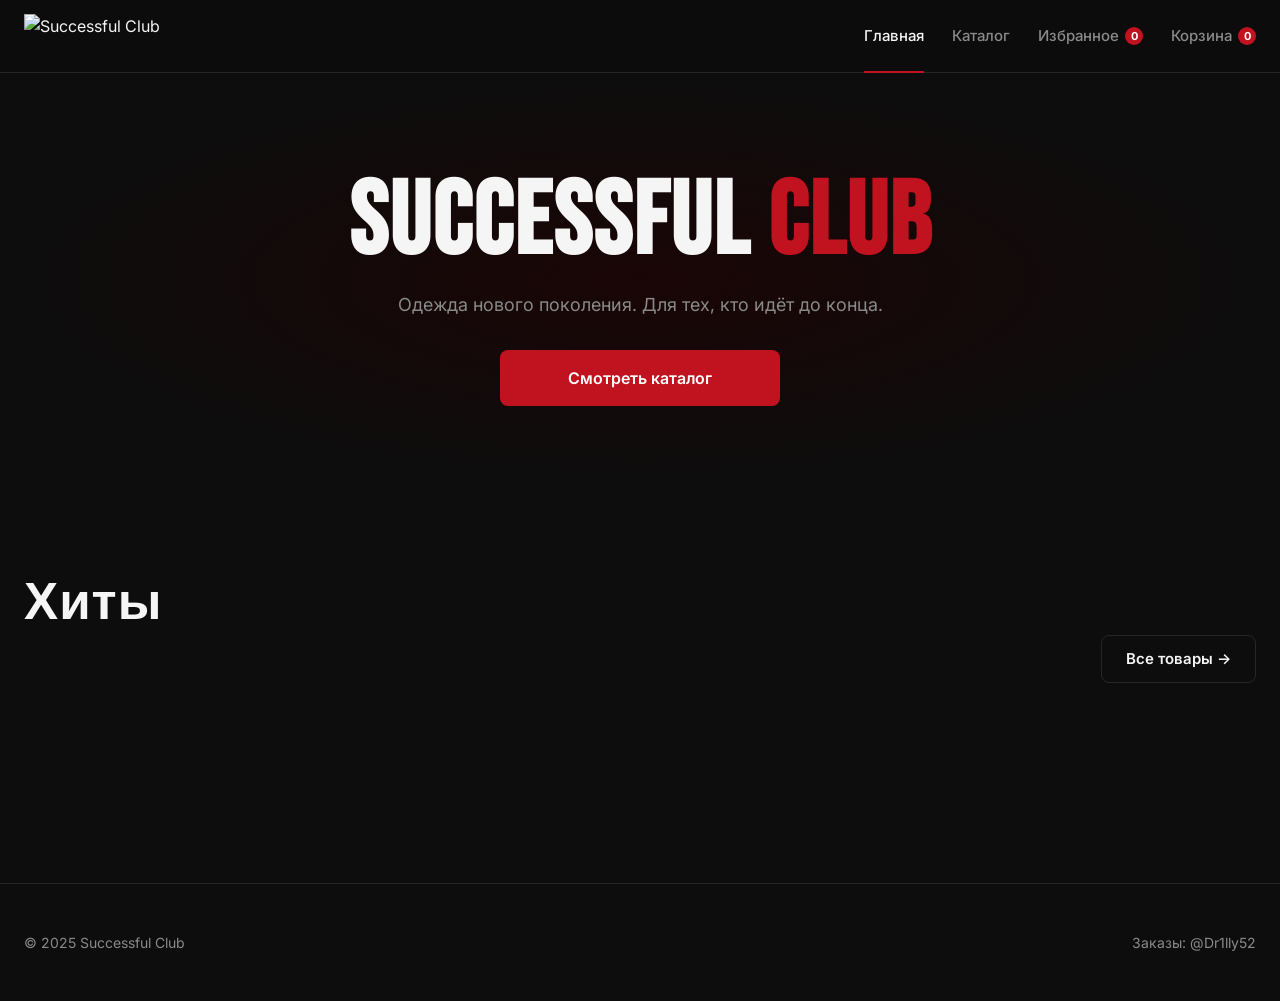
==== index.html @ 97d5d0a1 "Create index.html" ====
<!DOCTYPE html>
<html lang="ru">
<head>
<meta charset="UTF-8">
<meta name="viewport" content="width=device-width,initial-scale=1">
<title>Successful Club — одежда нового поколения</title>
<link rel="preconnect" href="https://fonts.googleapis.com">
<link rel="preconnect" href="https://fonts.gstatic.com" crossorigin>
<link href="https://fonts.googleapis.com/css2?family=Bebas+Neue&family=Inter:wght@400;500;600;700&display=swap" rel="stylesheet">
<link rel="stylesheet" href="css/style.css">
</head>
<body data-page="home">

<header class="header">
  <div class="container header-inner">
    <a href="index.html" class="logo"><img src="images/logo.png" alt="Successful Club"></a>
    <button class="burger" id="burger">☰</button>
    <nav class="nav" id="nav">
      <a href="index.html" class="active">Главная</a>
      <a href="catalog.html">Каталог</a>
      <a href="favorites.html" class="icon-link">Избранное <span class="badge" data-fav-count>0</span></a>
      <a href="cart.html" class="icon-link">Корзина <span class="badge" data-cart-count>0</span></a>
    </nav>
  </div>
</header>

<section class="hero">
  <div class="container">
    <h1>SUCCESSFUL <span>CLUB</span></h1>
    <p>Одежда нового поколения. Для тех, кто идёт до конца.</p>
    <a href="catalog.html" class="btn btn-primary btn-lg" style="max-width:280px;margin:0 auto">Смотреть каталог</a>
  </div>
</section>

<section class="section">
  <div class="container">
    <div class="section-head">
      <h2 class="section-title">Хиты</h2>
      <a href="catalog.html" class="btn btn-outline">Все товары →</a>
    </div>
    <div class="grid" id="hits-grid"></div>
  </div>
</section>

<footer class="footer">
  <div class="container footer-inner">
    <div>© 2025 Successful Club</div>
    <div>Заказы: <a href="https://t.me/Dr1lly52" target="_blank">@Dr1lly52</a></div>
  </div>
</footer>

<script src="js/products.js"></script>
<script src="js/app.js"></script>
<script>
  document.addEventListener("DOMContentLoaded", () => {
    const grid = document.getElementById("hits-grid");
    renderGrid(grid, products.slice(0, 4));
  });
  document.getElementById("burger")?.addEventListener("click", () => {
    document.getElementById("nav").classList.toggle("open");
  });
</script>
</body>
</html>
---- css/style.css ----
:root{
  --bg:#0d0d0d; --bg2:#141414; --card:#1a1a1a; --line:#262626;
  --txt:#f5f5f5; --muted:#8a8a8a; --red:#c1121f; --red-h:#e01e2d;
}
*{box-sizing:border-box;margin:0;padding:0}
html{scroll-behavior:smooth}
body{
  font-family:'Inter',-apple-system,sans-serif;
  background:var(--bg); color:var(--txt);
  line-height:1.5; -webkit-font-smoothing:antialiased;
}
a{color:inherit;text-decoration:none}
img{max-width:100%;display:block}
button{font-family:inherit;cursor:pointer;border:none;background:none;color:inherit}
.container{max-width:1280px;margin:0 auto;padding:0 24px}

/* HEADER */
.header{
  position:sticky;top:0;z-index:100;
  background:rgba(13,13,13,.85); backdrop-filter:blur(12px);
  border-bottom:1px solid var(--line);
}
.header-inner{display:flex;align-items:center;gap:32px;height:72px}
.logo img{height:44px;width:auto}
.nav{display:flex;gap:28px;margin-left:auto;align-items:center}
.nav a{
  font-weight:500;font-size:15px;color:var(--muted);
  transition:color .2s; position:relative;
}
.nav a:hover,.nav a.active{color:var(--txt)}
.nav a.active::after{
  content:"";position:absolute;bottom:-26px;left:0;right:0;
  height:2px;background:var(--red);
}
.icon-link{position:relative;display:flex;align-items:center;gap:6px}
.badge{
  background:var(--red);color:#fff;font-size:11px;font-weight:700;
  min-width:18px;height:18px;border-radius:9px;padding:0 5px;
  display:inline-flex;align-items:center;justify-content:center;
}
.burger{display:none;font-size:24px}

/* HERO */
.hero{
  padding:100px 0 80px; text-align:center;
  background:radial-gradient(ellipse at center,#1a0505 0%,var(--bg) 70%);
}
.hero h1{
  font-family:'Bebas Neue',sans-serif;
  font-size:clamp(48px,8vw,110px); line-height:1; letter-spacing:2px;
  margin-bottom:16px;
}
.hero h1 span{color:var(--red)}
.hero p{color:var(--muted);font-size:18px;margin-bottom:32px}

/* SECTION */
.section{padding:80px 0}
.section-title{
  font-family:'Bebas Neue',sans-serif;font-size:clamp(32px,4vw,56px);
  letter-spacing:1px;margin-bottom:40px;
}
.section-head{display:flex;justify-content:space-between;align-items:end;margin-bottom:40px;flex-wrap:wrap;gap:16px}

/* BUTTONS */
.btn{
  display:inline-flex;align-items:center;justify-content:center;
  padding:12px 24px;border-radius:8px;font-weight:600;font-size:15px;
  transition:all .2s; cursor:pointer;
}
.btn-primary{background:var(--red);color:#fff}
.btn-primary:hover{background:var(--red-h);transform:translateY(-1px)}
.btn-outline{border:1px solid var(--line);background:transparent}
.btn-outline:hover{border-color:var(--txt)}
.btn-lg{padding:16px 32px;font-size:16px;width:100%}
.btn-lg + .btn-lg{margin-top:12px}

/* GRID */
.grid{
  display:grid;grid-template-columns:repeat(auto-fill,minmax(260px,1fr));
  gap:24px;
}

/* CARD */
.card{
  background:var(--card);border-radius:12px;overflow:hidden;
  position:relative;transition:transform .3s,border-color .3s;
  border:1px solid transparent;
}
.card:hover{transform:translateY(-4px);border-color:var(--line)}
.card-img{display:block;aspect-ratio:1/1;overflow:hidden;background:#000}
.card-img img{width:100%;height:100%;object-fit:cover;transition:transform .5s}
.card:hover .card-img img{transform:scale(1.05)}
.card-body{padding:20px}
.card-title{font-size:16px;font-weight:600;margin-bottom:8px}
.card-title a:hover{color:var(--red)}
.card-price{font-size:20px;font-weight:700;margin-bottom:16px}
.card .btn{width:100%}

/* FAV BUTTON */
.fav-btn{
  position:absolute;top:12px;right:12px;z-index:2;
  width:40px;height:40px;border-radius:50%;
  background:rgba(255,255,255,.95);
  display:flex;align-items:center;justify-content:center;
  transition:transform .2s;
}
.fav-btn:hover{transform:scale(1.1)}
.fav-btn svg{width:20px;height:20px;fill:none;stroke:#111;stroke-width:2;transition:all .2s}
.fav-btn.active svg{fill:var(--red);stroke:var(--red)}
.fav-btn.large{width:52px;height:52px;top:16px;right:16px}
.fav-btn.large svg{width:26px;height:26px}

/* CATALOG */
.catalog-head{margin:60px 0 32px}
.catalog-head h1{font-family:'Bebas Neue';font-size:clamp(40px,6vw,72px);letter-spacing:1px}
.filters{
  display:flex;gap:16px;flex-wrap:wrap;align-items:center;
  margin-bottom:32px;padding-bottom:24px;border-bottom:1px solid var(--line);
}
.search-box{position:relative;flex:1;min-width:240px}
.search-box input{
  width:100%;padding:12px 16px 12px 44px;border-radius:8px;
  background:var(--card);border:1px solid var(--line);
  color:var(--txt);font-size:15px;outline:none;transition:border-color .2s;
}
.search-box input:focus{border-color:var(--red)}
.search-box::before{
  content:"🔍";position:absolute;left:16px;top:50%;
  transform:translateY(-50%);opacity:.5;font-size:14px;
}
.cats{display:flex;gap:8px;flex-wrap:wrap}
.cat-btn{
  padding:10px 18px;border-radius:8px;background:var(--card);
  border:1px solid var(--line);font-size:14px;font-weight:500;
  color:var(--muted);transition:all .2s;
}
.cat-btn:hover{color:var(--txt)}
.cat-btn.active{background:var(--red);border-color:var(--red);color:#fff}
select#sort{
  padding:10px 16px;border-radius:8px;background:var(--card);
  border:1px solid var(--line);color:var(--txt);font-size:14px;outline:none;
}
.result-info{color:var(--muted);font-size:14px;margin-bottom:24px}

/* PRODUCT */
.product{
  display:grid;grid-template-columns:1fr 1fr;gap:60px;
  padding:60px 0;
}
.product-main-img{
  position:relative;border-radius:16px;overflow:hidden;
  background:#000;aspect-ratio:1/1;
}
.product-main-img img{width:100%;height:100%;object-fit:cover}
.thumbs{display:flex;gap:12px;margin-top:16px}
.thumb{
  width:88px;height:88px;object-fit:cover;border-radius:8px;
  cursor:pointer;opacity:.6;border:2px solid transparent;transition:all .2s;
}
.thumb.active,.thumb:hover{opacity:1;border-color:var(--red)}
.product-info h1{
  font-family:'Bebas Neue';font-size:clamp(32px,4vw,52px);
  letter-spacing:1px;margin-bottom:16px;
}
.product-price{font-size:32px;font-weight:700;color:var(--red);margin-bottom:24px}
.product-desc{color:var(--muted);margin-bottom:32px;font-size:16px;line-height:1.7}
.sizes{margin-bottom:24px}
.label{display:block;font-size:14px;color:var(--muted);margin-bottom:12px}
.size-list{display:flex;gap:10px;flex-wrap:wrap}
.size-btn{
  min-width:52px;padding:12px 0;border-radius:8px;
  background:var(--card);border:1px solid var(--line);
  font-weight:600;font-size:15px;transition:all .2s;
}
.size-btn:hover{border-color:var(--txt)}
.size-btn.active{background:var(--red);border-color:var(--red);color:#fff}

/* CART */
.cart-wrap{padding:60px 0}
.cart-list{display:flex;flex-direction:column;gap:16px;margin-bottom:32px}
.cart-item{
  display:grid;grid-template-columns:100px 1fr auto auto;gap:20px;
  align-items:center;background:var(--card);padding:16px;border-radius:12px;
}
.cart-item img{width:100px;height:100px;object-fit:cover;border-radius:8px}
.cart-item-info h3{font-size:16px;margin-bottom:6px}
.cart-size{color:var(--muted);font-size:14px;display:block;margin-bottom:6px}
.cart-price{font-weight:700;font-size:18px}
.qty{display:flex;align-items:center;gap:12px;background:var(--bg);border-radius:8px;padding:6px}
.qty button{width:32px;height:32px;font-size:18px;font-weight:600;border-radius:6px;transition:background .2s}
.qty button:hover{background:var(--line)}
.qty span{min-width:24px;text-align:center;font-weight:600}
.remove{font-size:20px;color:var(--muted);padding:8px;transition:color .2s}
.remove:hover{color:var(--red)}
.cart-total{
  display:flex;justify-content:space-between;align-items:center;
  padding:24px 0;border-top:1px solid var(--line);margin-bottom:24px;
  font-size:20px;
}
.cart-total strong{font-size:28px;color:var(--red)}
.empty-cart{text-align:center;padding:80px 20px}
.empty-cart p{color:var(--muted);font-size:18px;margin-bottom:24px}
.empty{color:var(--muted);text-align:center;padding:60px 0;font-size:16px}

/* FOOTER */
.footer{
  border-top:1px solid var(--line);padding:48px 0;margin-top:80px;
  color:var(--muted);font-size:14px;
}
.footer-inner{display:flex;justify-content:space-between;align-items:center;flex-wrap:wrap;gap:16px}
.footer a:hover{color:var(--txt)}

/* MOBILE */
@media (max-width:768px){
  .header-inner{gap:16px;height:64px}
  .nav{display:none}
  .nav.open{
    display:flex;position:absolute;top:64px;left:0;right:0;
    flex-direction:column;background:var(--bg2);
    padding:20px;border-bottom:1px solid var(--line);gap:16px;
  }
  .burger{display:block;margin-left:auto}
  .product{grid-template-columns:1fr;gap:32px;padding:32px 0}
  .cart-item{grid-template-columns:80px 1fr;gap:12px}
  .cart-item img{width:80px;height:80px}
  .qty,.remove{grid-column:2}
  .hero{padding:60px 0 40px}
  .section{padding:48px 0}
  .grid{grid-template-columns:repeat(auto-fill,minmax(160px,1fr));gap:16px}
  .card-body{padding:14px}
}
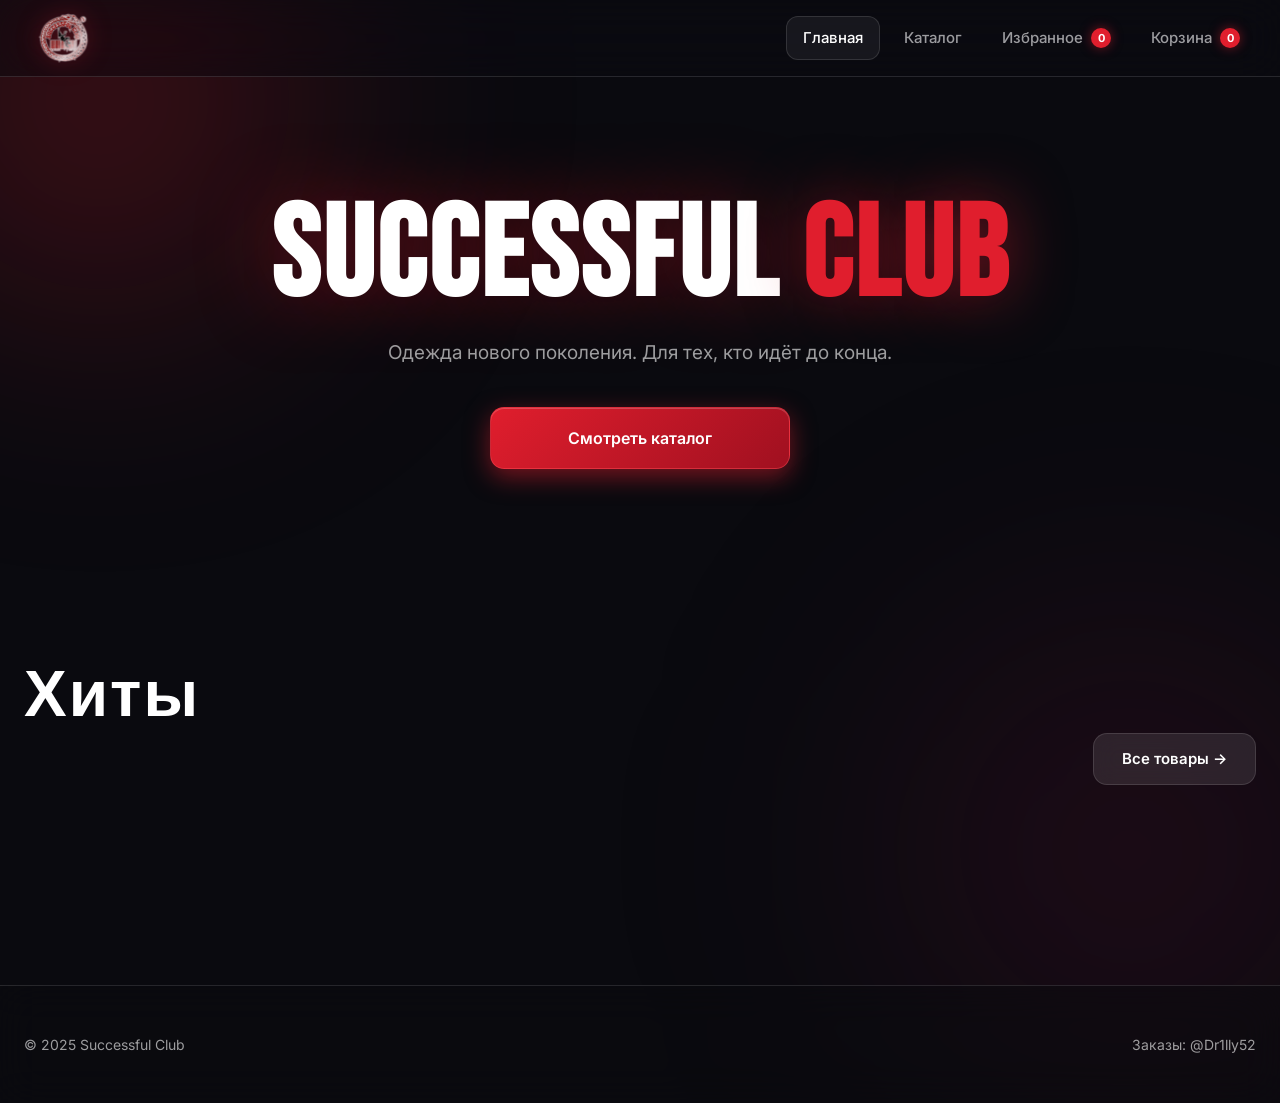
==== commit 8fbc0e1b: "Update index.html" ====
--- a/index.html
+++ b/index.html
@@ -4,8 +4,6 @@
 <meta charset="UTF-8">
 <meta name="viewport" content="width=device-width,initial-scale=1">
 <title>Successful Club — одежда нового поколения</title>
-<link rel="preconnect" href="https://fonts.googleapis.com">
-<link rel="preconnect" href="https://fonts.gstatic.com" crossorigin>
 <link href="https://fonts.googleapis.com/css2?family=Bebas+Neue&family=Inter:wght@400;500;600;700&display=swap" rel="stylesheet">
 <link rel="stylesheet" href="css/style.css">
 </head>
@@ -13,13 +11,13 @@
 
 <header class="header">
   <div class="container header-inner">
-    <a href="index.html" class="logo"><img src="images/logo.png" alt="Successful Club"></a>
+    <a href="index.html" class="logo"><img src="logo.png" alt="Successful Club"></a>
     <button class="burger" id="burger">☰</button>
     <nav class="nav" id="nav">
       <a href="index.html" class="active">Главная</a>
       <a href="catalog.html">Каталог</a>
-      <a href="favorites.html" class="icon-link">Избранное <span class="badge" data-fav-count>0</span></a>
-      <a href="cart.html" class="icon-link">Корзина <span class="badge" data-cart-count>0</span></a>
+      <a href="favorites.html">Избранное <span class="badge" data-fav-count>0</span></a>
+      <a href="cart.html">Корзина <span class="badge" data-cart-count>0</span></a>
     </nav>
   </div>
 </header>
@@ -28,7 +26,7 @@
   <div class="container">
     <h1>SUCCESSFUL <span>CLUB</span></h1>
     <p>Одежда нового поколения. Для тех, кто идёт до конца.</p>
-    <a href="catalog.html" class="btn btn-primary btn-lg" style="max-width:280px;margin:0 auto">Смотреть каталог</a>
+    <a href="catalog.html" class="btn btn-primary btn-lg" style="max-width:300px;margin:0 auto">Смотреть каталог</a>
   </div>
 </section>
 
@@ -36,7 +34,7 @@
   <div class="container">
     <div class="section-head">
       <h2 class="section-title">Хиты</h2>
-      <a href="catalog.html" class="btn btn-outline">Все товары →</a>
+      <a href="catalog.html" class="btn">Все товары →</a>
     </div>
     <div class="grid" id="hits-grid"></div>
   </div>
@@ -53,11 +51,9 @@
 <script src="js/app.js"></script>
 <script>
   document.addEventListener("DOMContentLoaded", () => {
-    const grid = document.getElementById("hits-grid");
-    renderGrid(grid, products.slice(0, 4));
-  });
-  document.getElementById("burger")?.addEventListener("click", () => {
-    document.getElementById("nav").classList.toggle("open");
+    renderGrid(document.getElementById("hits-grid"), products.slice(0, 4));
+    document.getElementById("burger").onclick = () =>
+      document.getElementById("nav").classList.toggle("open");
   });
 </script>
 </body>
--- a/css/style.css
+++ b/css/style.css
@@ -1,231 +1,416 @@
 :root{
-  --bg:#0d0d0d; --bg2:#141414; --card:#1a1a1a; --line:#262626;
-  --txt:#f5f5f5; --muted:#8a8a8a; --red:#c1121f; --red-h:#e01e2d;
-}
+  --bg:#0a0a0f;
+  --glass:rgba(255,255,255,.06);
+  --glass-strong:rgba(255,255,255,.1);
+  --border:rgba(255,255,255,.12);
+  --border-strong:rgba(255,255,255,.2);
+  --txt:#ffffff;
+  --muted:rgba(255,255,255,.6);
+  --red:#e01e2d;
+  --red-glow:rgba(224,30,45,.5);
+  --shadow:0 8px 32px rgba(0,0,0,.4);
+  --shadow-lg:0 20px 60px rgba(0,0,0,.5);
+}
+
 *{box-sizing:border-box;margin:0;padding:0}
 html{scroll-behavior:smooth}
 body{
   font-family:'Inter',-apple-system,sans-serif;
-  background:var(--bg); color:var(--txt);
-  line-height:1.5; -webkit-font-smoothing:antialiased;
-}
+  background:var(--bg);
+  color:var(--txt);
+  line-height:1.5;
+  -webkit-font-smoothing:antialiased;
+  min-height:100vh;
+  position:relative;
+  overflow-x:hidden;
+}
+
+body::before,body::after{
+  content:"";position:fixed;border-radius:50%;
+  filter:blur(120px);z-index:-1;pointer-events:none;
+}
+body::before{
+  width:600px;height:600px;
+  background:radial-gradient(circle,rgba(224,30,45,.35),transparent 70%);
+  top:-200px;left:-200px;
+}
+body::after{
+  width:700px;height:700px;
+  background:radial-gradient(circle,rgba(120,20,60,.25),transparent 70%);
+  bottom:-300px;right:-200px;
+}
+
 a{color:inherit;text-decoration:none}
 img{max-width:100%;display:block}
 button{font-family:inherit;cursor:pointer;border:none;background:none;color:inherit}
+
 .container{max-width:1280px;margin:0 auto;padding:0 24px}
 
-/* HEADER */
 .header{
   position:sticky;top:0;z-index:100;
-  background:rgba(13,13,13,.85); backdrop-filter:blur(12px);
-  border-bottom:1px solid var(--line);
-}
-.header-inner{display:flex;align-items:center;gap:32px;height:72px}
-.logo img{height:44px;width:auto}
-.nav{display:flex;gap:28px;margin-left:auto;align-items:center}
+  background:rgba(10,10,15,.6);
+  backdrop-filter:blur(24px) saturate(180%);
+  -webkit-backdrop-filter:blur(24px) saturate(180%);
+  border-bottom:1px solid var(--border);
+}
+.header-inner{display:flex;align-items:center;gap:32px;height:76px}
+.logo img{height:52px;width:auto;filter:drop-shadow(0 0 12px rgba(224,30,45,.3))}
+.nav{display:flex;gap:8px;margin-left:auto;align-items:center}
 .nav a{
   font-weight:500;font-size:15px;color:var(--muted);
-  transition:color .2s; position:relative;
-}
-.nav a:hover,.nav a.active{color:var(--txt)}
-.nav a.active::after{
-  content:"";position:absolute;bottom:-26px;left:0;right:0;
-  height:2px;background:var(--red);
-}
-.icon-link{position:relative;display:flex;align-items:center;gap:6px}
+  padding:10px 16px;border-radius:12px;
+  transition:all .25s;
+  display:flex;align-items:center;gap:8px;
+}
+.nav a:hover{color:var(--txt);background:var(--glass)}
+.nav a.active{
+  color:var(--txt);
+  background:var(--glass);
+  border:1px solid var(--border);
+}
 .badge{
-  background:var(--red);color:#fff;font-size:11px;font-weight:700;
-  min-width:18px;height:18px;border-radius:9px;padding:0 5px;
+  background:var(--red);
+  color:#fff;font-size:11px;font-weight:700;
+  min-width:20px;height:20px;border-radius:10px;padding:0 6px;
   display:inline-flex;align-items:center;justify-content:center;
-}
-.burger{display:none;font-size:24px}
-
-/* HERO */
-.hero{
-  padding:100px 0 80px; text-align:center;
-  background:radial-gradient(ellipse at center,#1a0505 0%,var(--bg) 70%);
-}
+  box-shadow:0 0 12px var(--red-glow);
+}
+.burger{display:none;font-size:24px;padding:8px}
+
+.hero{padding:120px 0 100px;text-align:center;position:relative}
 .hero h1{
   font-family:'Bebas Neue',sans-serif;
-  font-size:clamp(48px,8vw,110px); line-height:1; letter-spacing:2px;
-  margin-bottom:16px;
-}
-.hero h1 span{color:var(--red)}
-.hero p{color:var(--muted);font-size:18px;margin-bottom:32px}
-
-/* SECTION */
+  font-size:clamp(56px,10vw,140px);
+  line-height:.95;letter-spacing:3px;
+  margin-bottom:20px;
+  text-shadow:0 0 80px rgba(224,30,45,.4);
+}
+.hero h1 span{
+  color:var(--red);
+  text-shadow:0 0 60px var(--red-glow);
+}
+.hero p{color:var(--muted);font-size:19px;margin-bottom:40px;max-width:560px;margin-left:auto;margin-right:auto}
+
+.glass{
+  background:var(--glass);
+  backdrop-filter:blur(20px) saturate(150%);
+  -webkit-backdrop-filter:blur(20px) saturate(150%);
+  border:1px solid var(--border);
+  border-radius:20px;
+  box-shadow:var(--shadow);
+}
+
+.btn{
+  display:inline-flex;align-items:center;justify-content:center;
+  padding:14px 28px;border-radius:14px;
+  font-weight:600;font-size:15px;
+  transition:all .25s;
+  background:var(--glass-strong);
+  border:1px solid var(--border);
+  color:var(--txt);
+  backdrop-filter:blur(12px);
+  cursor:pointer;
+}
+.btn:hover{background:rgba(255,255,255,.16);transform:translateY(-2px);border-color:var(--border-strong)}
+.btn-primary{
+  background:linear-gradient(135deg,#e01e2d,#a01020);
+  border:1px solid rgba(255,80,90,.4);
+  box-shadow:0 8px 24px var(--red-glow),inset 0 1px 0 rgba(255,255,255,.2);
+}
+.btn-primary:hover{
+  background:linear-gradient(135deg,#ff2a3a,#c1121f);
+  box-shadow:0 12px 32px var(--red-glow),inset 0 1px 0 rgba(255,255,255,.3);
+}
+.btn-lg{padding:18px 36px;font-size:16px;width:100%}
+.btn-lg + .btn-lg{margin-top:14px}
+
 .section{padding:80px 0}
 .section-title{
-  font-family:'Bebas Neue',sans-serif;font-size:clamp(32px,4vw,56px);
-  letter-spacing:1px;margin-bottom:40px;
+  font-family:'Bebas Neue',sans-serif;
+  font-size:clamp(36px,5vw,64px);
+  letter-spacing:2px;margin-bottom:40px;
 }
 .section-head{display:flex;justify-content:space-between;align-items:end;margin-bottom:40px;flex-wrap:wrap;gap:16px}
 
-/* BUTTONS */
-.btn{
-  display:inline-flex;align-items:center;justify-content:center;
-  padding:12px 24px;border-radius:8px;font-weight:600;font-size:15px;
-  transition:all .2s; cursor:pointer;
-}
-.btn-primary{background:var(--red);color:#fff}
-.btn-primary:hover{background:var(--red-h);transform:translateY(-1px)}
-.btn-outline{border:1px solid var(--line);background:transparent}
-.btn-outline:hover{border-color:var(--txt)}
-.btn-lg{padding:16px 32px;font-size:16px;width:100%}
-.btn-lg + .btn-lg{margin-top:12px}
-
-/* GRID */
 .grid{
-  display:grid;grid-template-columns:repeat(auto-fill,minmax(260px,1fr));
+  display:grid;grid-template-columns:repeat(auto-fill,minmax(280px,1fr));
   gap:24px;
 }
 
-/* CARD */
 .card{
-  background:var(--card);border-radius:12px;overflow:hidden;
-  position:relative;transition:transform .3s,border-color .3s;
-  border:1px solid transparent;
-}
-.card:hover{transform:translateY(-4px);border-color:var(--line)}
-.card-img{display:block;aspect-ratio:1/1;overflow:hidden;background:#000}
-.card-img img{width:100%;height:100%;object-fit:cover;transition:transform .5s}
-.card:hover .card-img img{transform:scale(1.05)}
-.card-body{padding:20px}
-.card-title{font-size:16px;font-weight:600;margin-bottom:8px}
+  background:var(--glass);
+  backdrop-filter:blur(20px) saturate(150%);
+  -webkit-backdrop-filter:blur(20px) saturate(150%);
+  border:1px solid var(--border);
+  border-radius:24px;
+  overflow:hidden;
+  position:relative;
+  transition:all .35s cubic-bezier(.4,0,.2,1);
+  box-shadow:var(--shadow);
+}
+.card:hover{
+  transform:translateY(-6px);
+  border-color:var(--border-strong);
+  box-shadow:var(--shadow-lg),0 0 40px rgba(224,30,45,.15);
+}
+.card-img{
+  display:block;
+  aspect-ratio:1/1;
+  overflow:hidden;
+  background:rgba(0,0,0,.3);
+  position:relative;
+}
+.card-img::after{
+  content:"";position:absolute;inset:0;
+  background:linear-gradient(180deg,transparent 60%,rgba(0,0,0,.4));
+  pointer-events:none;
+}
+.card-img img{width:100%;height:100%;object-fit:cover;transition:transform .6s ease}
+.card:hover .card-img img{transform:scale(1.08)}
+.card-body{padding:22px}
+.card-title{font-size:16px;font-weight:600;margin-bottom:10px;letter-spacing:.3px}
 .card-title a:hover{color:var(--red)}
-.card-price{font-size:20px;font-weight:700;margin-bottom:16px}
+.card-price{font-size:22px;font-weight:700;margin-bottom:18px;letter-spacing:.5px}
 .card .btn{width:100%}
 
-/* FAV BUTTON */
 .fav-btn{
-  position:absolute;top:12px;right:12px;z-index:2;
-  width:40px;height:40px;border-radius:50%;
-  background:rgba(255,255,255,.95);
+  position:absolute;top:14px;right:14px;z-index:3;
+  width:44px;height:44px;border-radius:50%;
+  background:rgba(255,255,255,.15);
+  backdrop-filter:blur(16px);
+  -webkit-backdrop-filter:blur(16px);
+  border:1px solid rgba(255,255,255,.25);
   display:flex;align-items:center;justify-content:center;
-  transition:transform .2s;
-}
-.fav-btn:hover{transform:scale(1.1)}
-.fav-btn svg{width:20px;height:20px;fill:none;stroke:#111;stroke-width:2;transition:all .2s}
-.fav-btn.active svg{fill:var(--red);stroke:var(--red)}
-.fav-btn.large{width:52px;height:52px;top:16px;right:16px}
-.fav-btn.large svg{width:26px;height:26px}
-
-/* CATALOG */
+  transition:all .25s;
+}
+.fav-btn:hover{background:rgba(255,255,255,.25);transform:scale(1.1)}
+.fav-btn svg{width:20px;height:20px;fill:none;stroke:#fff;stroke-width:2;transition:all .25s}
+.fav-btn.active{
+  background:rgba(224,30,45,.9);
+  border-color:rgba(255,100,110,.6);
+  box-shadow:0 0 20px var(--red-glow);
+}
+.fav-btn.active svg{fill:#fff;stroke:#fff}
+.fav-btn.large{width:56px;height:56px;top:20px;right:20px}
+.fav-btn.large svg{width:28px;height:28px}
+
 .catalog-head{margin:60px 0 32px}
-.catalog-head h1{font-family:'Bebas Neue';font-size:clamp(40px,6vw,72px);letter-spacing:1px}
+.catalog-head h1{
+  font-family:'Bebas Neue';
+  font-size:clamp(44px,7vw,84px);
+  letter-spacing:2px;
+}
 .filters{
   display:flex;gap:16px;flex-wrap:wrap;align-items:center;
-  margin-bottom:32px;padding-bottom:24px;border-bottom:1px solid var(--line);
+  margin-bottom:32px;padding:20px;
+  background:var(--glass);
+  backdrop-filter:blur(20px);
+  -webkit-backdrop-filter:blur(20px);
+  border:1px solid var(--border);
+  border-radius:20px;
 }
 .search-box{position:relative;flex:1;min-width:240px}
 .search-box input{
-  width:100%;padding:12px 16px 12px 44px;border-radius:8px;
-  background:var(--card);border:1px solid var(--line);
-  color:var(--txt);font-size:15px;outline:none;transition:border-color .2s;
-}
-.search-box input:focus{border-color:var(--red)}
+  width:100%;padding:14px 16px 14px 46px;border-radius:14px;
+  background:rgba(0,0,0,.3);
+  border:1px solid var(--border);
+  color:var(--txt);font-size:15px;outline:none;
+  transition:all .25s;
+  backdrop-filter:blur(12px);
+}
+.search-box input::placeholder{color:var(--muted)}
+.search-box input:focus{
+  border-color:rgba(224,30,45,.5);
+  box-shadow:0 0 0 4px rgba(224,30,45,.15);
+  background:rgba(0,0,0,.5);
+}
 .search-box::before{
   content:"🔍";position:absolute;left:16px;top:50%;
-  transform:translateY(-50%);opacity:.5;font-size:14px;
+  transform:translateY(-50%);opacity:.6;font-size:15px;
+  pointer-events:none;
 }
 .cats{display:flex;gap:8px;flex-wrap:wrap}
 .cat-btn{
-  padding:10px 18px;border-radius:8px;background:var(--card);
-  border:1px solid var(--line);font-size:14px;font-weight:500;
-  color:var(--muted);transition:all .2s;
-}
-.cat-btn:hover{color:var(--txt)}
-.cat-btn.active{background:var(--red);border-color:var(--red);color:#fff}
+  padding:12px 20px;border-radius:12px;
+  background:var(--glass);
+  border:1px solid var(--border);
+  font-size:14px;font-weight:500;
+  color:var(--muted);
+  transition:all .25s;
+  backdrop-filter:blur(12px);
+}
+.cat-btn:hover{color:var(--txt);background:var(--glass-strong)}
+.cat-btn.active{
+  background:linear-gradient(135deg,#e01e2d,#a01020);
+  border-color:rgba(255,80,90,.5);
+  color:#fff;
+  box-shadow:0 6px 20px var(--red-glow);
+}
 select#sort{
-  padding:10px 16px;border-radius:8px;background:var(--card);
-  border:1px solid var(--line);color:var(--txt);font-size:14px;outline:none;
-}
+  padding:12px 16px;border-radius:12px;
+  background:var(--glass);
+  border:1px solid var(--border);
+  color:var(--txt);font-size:14px;outline:none;
+  backdrop-filter:blur(12px);
+  cursor:pointer;
+}
+select#sort option{background:#1a1a22;color:#fff}
 .result-info{color:var(--muted);font-size:14px;margin-bottom:24px}
 
-/* PRODUCT */
 .product{
   display:grid;grid-template-columns:1fr 1fr;gap:60px;
   padding:60px 0;
 }
+.product-gallery{position:sticky;top:100px;align-self:start}
 .product-main-img{
-  position:relative;border-radius:16px;overflow:hidden;
-  background:#000;aspect-ratio:1/1;
+  position:relative;border-radius:24px;overflow:hidden;
+  background:rgba(0,0,0,.4);
+  aspect-ratio:1/1;
+  border:1px solid var(--border);
+  box-shadow:var(--shadow-lg);
 }
 .product-main-img img{width:100%;height:100%;object-fit:cover}
 .thumbs{display:flex;gap:12px;margin-top:16px}
 .thumb{
-  width:88px;height:88px;object-fit:cover;border-radius:8px;
-  cursor:pointer;opacity:.6;border:2px solid transparent;transition:all .2s;
-}
-.thumb.active,.thumb:hover{opacity:1;border-color:var(--red)}
+  width:88px;height:88px;object-fit:cover;border-radius:14px;
+  cursor:pointer;opacity:.5;
+  border:2px solid transparent;transition:all .25s;
+  background:rgba(0,0,0,.3);
+}
+.thumb.active,.thumb:hover{opacity:1;border-color:var(--red);box-shadow:0 0 16px var(--red-glow)}
 .product-info h1{
-  font-family:'Bebas Neue';font-size:clamp(32px,4vw,52px);
-  letter-spacing:1px;margin-bottom:16px;
-}
-.product-price{font-size:32px;font-weight:700;color:var(--red);margin-bottom:24px}
-.product-desc{color:var(--muted);margin-bottom:32px;font-size:16px;line-height:1.7}
-.sizes{margin-bottom:24px}
-.label{display:block;font-size:14px;color:var(--muted);margin-bottom:12px}
+  font-family:'Bebas Neue';
+  font-size:clamp(36px,5vw,60px);
+  letter-spacing:2px;margin-bottom:16px;
+  line-height:1;
+}
+.product-price{
+  font-size:38px;font-weight:700;
+  color:var(--red);margin-bottom:28px;
+  text-shadow:0 0 30px var(--red-glow);
+  letter-spacing:.5px;
+}
+.product-desc{
+  color:var(--muted);margin-bottom:32px;font-size:16px;line-height:1.8;
+  padding:20px;border-radius:16px;
+  background:var(--glass);
+  border:1px solid var(--border);
+  backdrop-filter:blur(12px);
+}
+.sizes{margin-bottom:28px}
+.label{display:block;font-size:14px;color:var(--muted);margin-bottom:14px;letter-spacing:.5px}
 .size-list{display:flex;gap:10px;flex-wrap:wrap}
 .size-btn{
-  min-width:52px;padding:12px 0;border-radius:8px;
-  background:var(--card);border:1px solid var(--line);
-  font-weight:600;font-size:15px;transition:all .2s;
-}
-.size-btn:hover{border-color:var(--txt)}
-.size-btn.active{background:var(--red);border-color:var(--red);color:#fff}
-
-/* CART */
+  min-width:56px;padding:14px 0;border-radius:14px;
+  background:var(--glass);
+  border:1px solid var(--border);
+  font-weight:600;font-size:15px;
+  transition:all .25s;
+  backdrop-filter:blur(12px);
+}
+.size-btn:hover{border-color:var(--border-strong);background:var(--glass-strong)}
+.size-btn.active{
+  background:linear-gradient(135deg,#e01e2d,#a01020);
+  border-color:rgba(255,80,90,.5);
+  color:#fff;
+  box-shadow:0 6px 20px var(--red-glow);
+}
+
 .cart-wrap{padding:60px 0}
 .cart-list{display:flex;flex-direction:column;gap:16px;margin-bottom:32px}
 .cart-item{
   display:grid;grid-template-columns:100px 1fr auto auto;gap:20px;
-  align-items:center;background:var(--card);padding:16px;border-radius:12px;
-}
-.cart-item img{width:100px;height:100px;object-fit:cover;border-radius:8px}
+  align-items:center;
+  background:var(--glass);
+  backdrop-filter:blur(20px);
+  -webkit-backdrop-filter:blur(20px);
+  border:1px solid var(--border);
+  padding:16px;border-radius:20px;
+  box-shadow:var(--shadow);
+  transition:all .25s;
+}
+.cart-item:hover{border-color:var(--border-strong)}
+.cart-item img{width:100px;height:100px;object-fit:cover;border-radius:14px}
 .cart-item-info h3{font-size:16px;margin-bottom:6px}
 .cart-size{color:var(--muted);font-size:14px;display:block;margin-bottom:6px}
-.cart-price{font-weight:700;font-size:18px}
-.qty{display:flex;align-items:center;gap:12px;background:var(--bg);border-radius:8px;padding:6px}
-.qty button{width:32px;height:32px;font-size:18px;font-weight:600;border-radius:6px;transition:background .2s}
-.qty button:hover{background:var(--line)}
-.qty span{min-width:24px;text-align:center;font-weight:600}
-.remove{font-size:20px;color:var(--muted);padding:8px;transition:color .2s}
-.remove:hover{color:var(--red)}
+.cart-price{font-weight:700;font-size:19px;color:var(--red)}
+.qty{
+  display:flex;align-items:center;gap:12px;
+  background:rgba(0,0,0,.3);
+  border:1px solid var(--border);
+  border-radius:12px;padding:6px;
+}
+.qty button{
+  width:34px;height:34px;font-size:18px;font-weight:600;border-radius:9px;
+  transition:all .2s;
+}
+.qty button:hover{background:var(--glass-strong)}
+.qty span{min-width:26px;text-align:center;font-weight:600}
+.remove{font-size:20px;color:var(--muted);padding:10px;transition:all .2s;border-radius:10px}
+.remove:hover{color:var(--red);background:rgba(224,30,45,.15)}
 .cart-total{
   display:flex;justify-content:space-between;align-items:center;
-  padding:24px 0;border-top:1px solid var(--line);margin-bottom:24px;
-  font-size:20px;
-}
-.cart-total strong{font-size:28px;color:var(--red)}
-.empty-cart{text-align:center;padding:80px 20px}
+  padding:24px 28px;
+  background:var(--glass);
+  backdrop-filter:blur(20px);
+  -webkit-backdrop-filter:blur(20px);
+  border:1px solid var(--border);
+  border-radius:20px;
+  margin-bottom:24px;font-size:20px;
+  box-shadow:var(--shadow);
+}
+.cart-total strong{font-size:30px;color:var(--red);text-shadow:0 0 24px var(--red-glow)}
+.empty-cart{text-align:center;padding:100px 20px}
 .empty-cart p{color:var(--muted);font-size:18px;margin-bottom:24px}
-.empty{color:var(--muted);text-align:center;padding:60px 0;font-size:16px}
-
-/* FOOTER */
+.empty{color:var(--muted);text-align:center;padding:80px 0;font-size:16px}
+
 .footer{
-  border-top:1px solid var(--line);padding:48px 0;margin-top:80px;
+  margin-top:80px;padding:48px 0;
+  background:rgba(10,10,15,.5);
+  backdrop-filter:blur(20px);
+  -webkit-backdrop-filter:blur(20px);
+  border-top:1px solid var(--border);
   color:var(--muted);font-size:14px;
 }
 .footer-inner{display:flex;justify-content:space-between;align-items:center;flex-wrap:wrap;gap:16px}
-.footer a:hover{color:var(--txt)}
-
-/* MOBILE */
+.footer a:hover{color:var(--red)}
+
+::-webkit-scrollbar{width:10px}
+::-webkit-scrollbar-track{background:transparent}
+::-webkit-scrollbar-thumb{
+  background:var(--glass-strong);
+  border-radius:10px;
+  border:2px solid var(--bg);
+}
+::-webkit-scrollbar-thumb:hover{background:rgba(224,30,45,.5)}
+
 @media (max-width:768px){
-  .header-inner{gap:16px;height:64px}
+  .header-inner{gap:12px;height:68px}
+  .logo img{height:44px}
   .nav{display:none}
   .nav.open{
-    display:flex;position:absolute;top:64px;left:0;right:0;
-    flex-direction:column;background:var(--bg2);
-    padding:20px;border-bottom:1px solid var(--line);gap:16px;
+    display:flex;position:absolute;top:68px;left:16px;right:16px;
+    flex-direction:column;
+    background:rgba(15,15,22,.95);
+    backdrop-filter:blur(24px);
+    -webkit-backdrop-filter:blur(24px);
+    padding:16px;border-radius:20px;
+    border:1px solid var(--border);
+    gap:6px;
+    box-shadow:var(--shadow-lg);
   }
+  .nav.open a{padding:14px 18px;border-radius:14px;width:100%}
   .burger{display:block;margin-left:auto}
   .product{grid-template-columns:1fr;gap:32px;padding:32px 0}
-  .cart-item{grid-template-columns:80px 1fr;gap:12px}
+  .product-gallery{position:static}
+  .cart-item{grid-template-columns:80px 1fr;gap:14px}
   .cart-item img{width:80px;height:80px}
   .qty,.remove{grid-column:2}
-  .hero{padding:60px 0 40px}
-  .section{padding:48px 0}
-  .grid{grid-template-columns:repeat(auto-fill,minmax(160px,1fr));gap:16px}
-  .card-body{padding:14px}
+  .hero{padding:70px 0 50px}
+  .hero h1{letter-spacing:1px}
+  .section{padding:50px 0}
+  .grid{grid-template-columns:repeat(auto-fill,minmax(160px,1fr));gap:14px}
+  .card-body{padding:16px}
+  .card-price{font-size:19px}
+  .filters{padding:16px;border-radius:16px}
 }
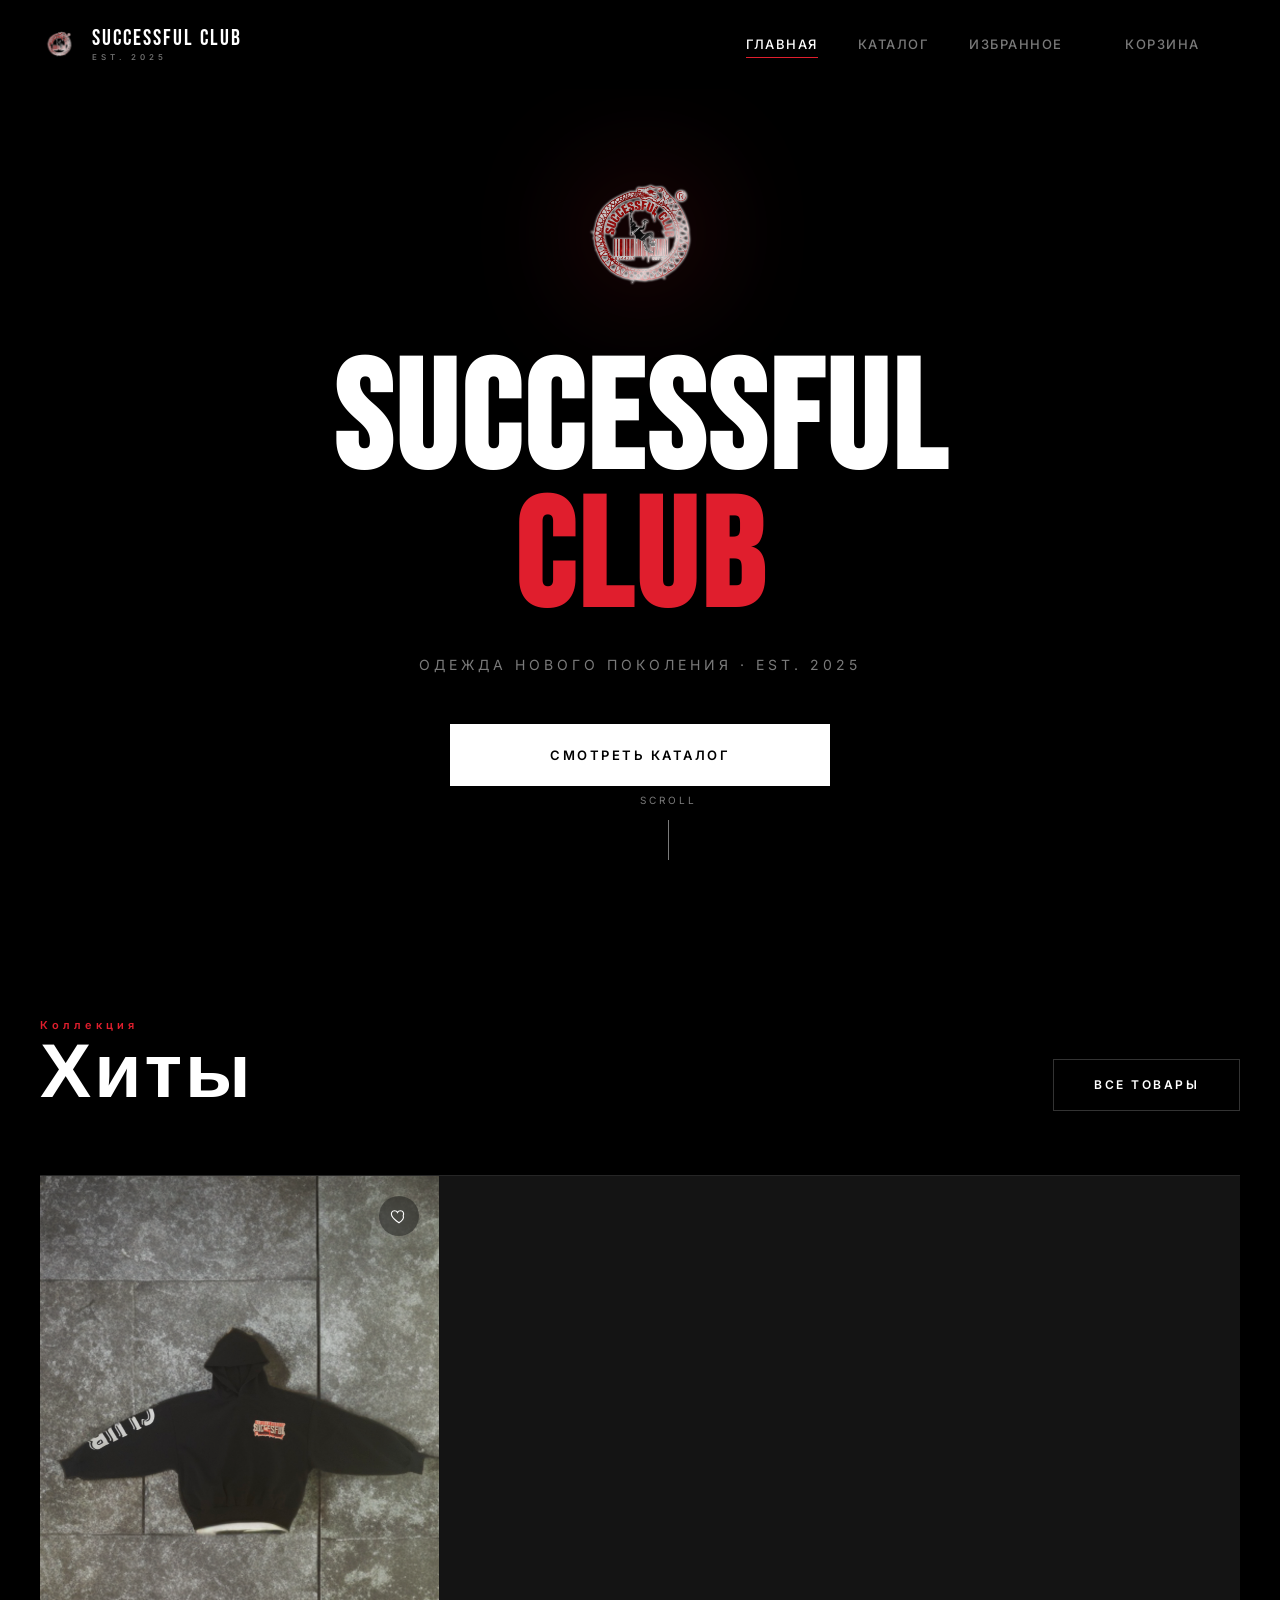
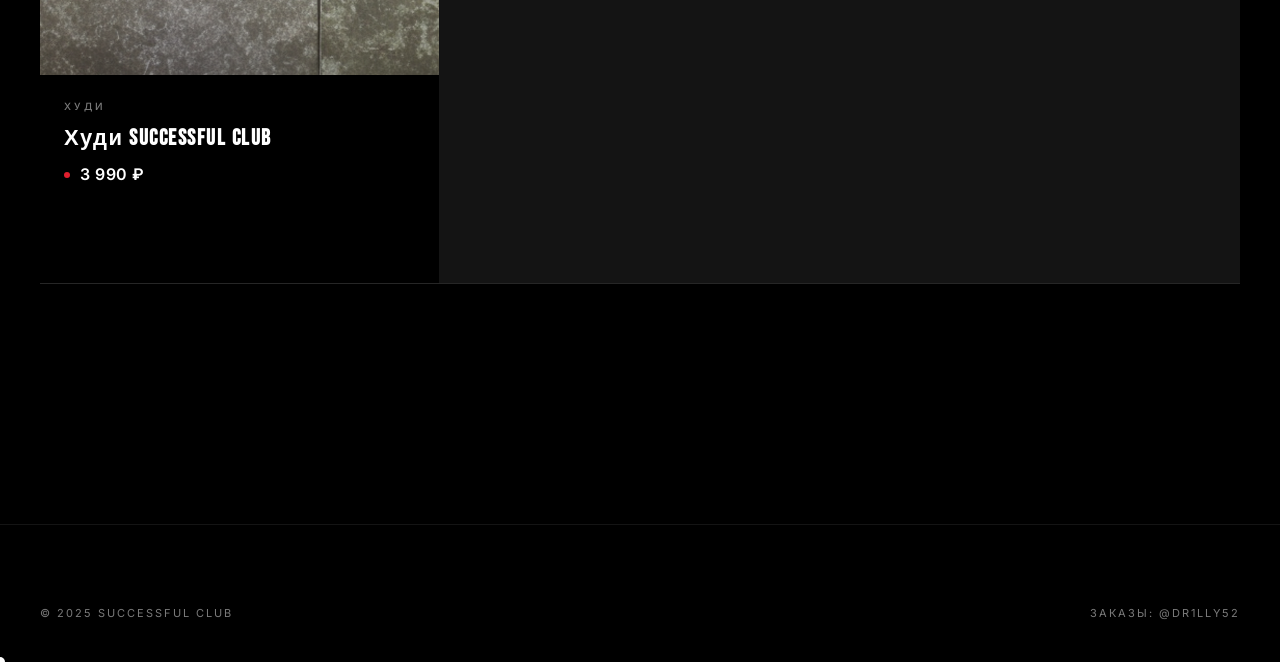
==== commit 60208ac8: "Update index.html" ====
--- a/index.html
+++ b/index.html
@@ -9,32 +9,42 @@
 </head>
 <body data-page="home">
 
+<div class="preloader">
+  <img src="logo.png" alt="">
+  <div class="preloader-bar"></div>
+</div>
+
 <header class="header">
   <div class="container header-inner">
-    <a href="index.html" class="logo"><img src="logo.png" alt="Successful Club"></a>
-    <button class="burger" id="burger">☰</button>
+    <a href="index.html" class="logo">
+      <img class="logo-img" src="logo.png" alt="Successful Club">
+      <div class="logo-text">SUCCESSFUL CLUB<small>EST. 2025</small></div>
+    </a>
+    <button class="burger" id="burger"><span></span><span></span><span></span></button>
     <nav class="nav" id="nav">
       <a href="index.html" class="active">Главная</a>
       <a href="catalog.html">Каталог</a>
       <a href="favorites.html">Избранное <span class="badge" data-fav-count>0</span></a>
-      <a href="cart.html">Корзина <span class="badge" data-cart-count>0</span></a>
+      <a href="#" data-open-cart>Корзина <span class="badge" data-cart-count>0</span></a>
     </nav>
   </div>
 </header>
 
 <section class="hero">
   <div class="container">
-    <h1>SUCCESSFUL <span>CLUB</span></h1>
-    <p>Одежда нового поколения. Для тех, кто идёт до конца.</p>
-    <a href="catalog.html" class="btn btn-primary btn-lg" style="max-width:300px;margin:0 auto">Смотреть каталог</a>
+    <img class="hero-logo" src="logo.png" alt="Successful Club">
+    <h1><span>SUCCESSFUL</span><br><span class="accent">CLUB</span></h1>
+    <p>Одежда нового поколения · EST. 2025</p>
+    <a href="catalog.html" class="btn btn-primary btn-lg"><span>Смотреть каталог</span></a>
   </div>
+  <div class="hero-scroll">SCROLL</div>
 </section>
 
 <section class="section">
   <div class="container">
     <div class="section-head">
-      <h2 class="section-title">Хиты</h2>
-      <a href="catalog.html" class="btn">Все товары →</a>
+      <h2 class="section-title"><small>Коллекция</small>Хиты</h2>
+      <a href="catalog.html" class="btn"><span>Все товары</span></a>
     </div>
     <div class="grid" id="hits-grid"></div>
   </div>
@@ -47,14 +57,17 @@
   </div>
 </footer>
 
+<div class="drawer-overlay" id="drawer-overlay"></div>
+<aside class="cart-drawer" id="cart-drawer">
+  <div class="drawer-head">
+    <h2>Корзина</h2>
+    <button class="drawer-close" id="drawer-close">✕</button>
+  </div>
+  <div class="drawer-body" id="drawer-body"></div>
+  <div class="drawer-foot" id="drawer-foot"></div>
+</aside>
+
 <script src="js/products.js"></script>
 <script src="js/app.js"></script>
-<script>
-  document.addEventListener("DOMContentLoaded", () => {
-    renderGrid(document.getElementById("hits-grid"), products.slice(0, 4));
-    document.getElementById("burger").onclick = () =>
-      document.getElementById("nav").classList.toggle("open");
-  });
-</script>
 </body>
 </html>
--- a/css/style.css
+++ b/css/style.css
@@ -1,416 +1,407 @@
 :root{
-  --bg:#0a0a0f;
-  --glass:rgba(255,255,255,.06);
-  --glass-strong:rgba(255,255,255,.1);
-  --border:rgba(255,255,255,.12);
-  --border-strong:rgba(255,255,255,.2);
-  --txt:#ffffff;
-  --muted:rgba(255,255,255,.6);
+  --bg:#000;
+  --bg2:#0a0a0a;
+  --card:#0d0d0d;
+  --line:rgba(255,255,255,.08);
+  --txt:#fff;
+  --muted:#7a7a7a;
   --red:#e01e2d;
-  --red-glow:rgba(224,30,45,.5);
-  --shadow:0 8px 32px rgba(0,0,0,.4);
-  --shadow-lg:0 20px 60px rgba(0,0,0,.5);
-}
-
+  --ease:cubic-bezier(.19,1,.22,1);
+}
 *{box-sizing:border-box;margin:0;padding:0}
 html{scroll-behavior:smooth}
 body{
   font-family:'Inter',-apple-system,sans-serif;
-  background:var(--bg);
-  color:var(--txt);
-  line-height:1.5;
-  -webkit-font-smoothing:antialiased;
-  min-height:100vh;
-  position:relative;
-  overflow-x:hidden;
-}
-
-body::before,body::after{
-  content:"";position:fixed;border-radius:50%;
-  filter:blur(120px);z-index:-1;pointer-events:none;
-}
-body::before{
-  width:600px;height:600px;
-  background:radial-gradient(circle,rgba(224,30,45,.35),transparent 70%);
-  top:-200px;left:-200px;
-}
-body::after{
-  width:700px;height:700px;
-  background:radial-gradient(circle,rgba(120,20,60,.25),transparent 70%);
-  bottom:-300px;right:-200px;
-}
-
+  background:var(--bg);color:var(--txt);
+  line-height:1.55;-webkit-font-smoothing:antialiased;
+  min-height:100vh;overflow-x:hidden;cursor:none;
+}
+@media(hover:none){body{cursor:auto}}
 a{color:inherit;text-decoration:none}
 img{max-width:100%;display:block}
 button{font-family:inherit;cursor:pointer;border:none;background:none;color:inherit}
-
-.container{max-width:1280px;margin:0 auto;padding:0 24px}
-
+.container{max-width:1400px;margin:0 auto;padding:0 40px}
+@media(max-width:768px){.container{padding:0 20px}}
+
+/* CURSOR */
+.cursor{
+  position:fixed;width:10px;height:10px;background:#fff;border-radius:50%;
+  pointer-events:none;z-index:9999;transform:translate(-50%,-50%);
+  transition:width .3s var(--ease),height .3s var(--ease);
+  mix-blend-mode:difference;
+}
+.cursor.hover{width:70px;height:70px}
+@media(hover:none){.cursor{display:none}}
+
+/* PRELOADER */
+.preloader{
+  position:fixed;inset:0;background:#000;z-index:10000;
+  display:flex;align-items:center;justify-content:center;
+  flex-direction:column;gap:32px;
+  transition:opacity .8s var(--ease),visibility .8s;
+}
+.preloader.hide{opacity:0;visibility:hidden}
+.preloader img{width:120px;height:120px;object-fit:contain;animation:pulse 1.8s ease-in-out infinite}
+.preloader-bar{width:200px;height:1px;background:rgba(255,255,255,.1);overflow:hidden;position:relative}
+.preloader-bar::after{
+  content:"";position:absolute;top:0;bottom:0;width:40%;background:var(--red);
+  animation:load 1.2s var(--ease) infinite;
+}
+@keyframes pulse{0%,100%{opacity:.6}50%{opacity:1}}
+@keyframes load{0%{left:-40%}100%{left:100%}}
+
+/* HEADER */
 .header{
-  position:sticky;top:0;z-index:100;
-  background:rgba(10,10,15,.6);
-  backdrop-filter:blur(24px) saturate(180%);
-  -webkit-backdrop-filter:blur(24px) saturate(180%);
-  border-bottom:1px solid var(--border);
-}
-.header-inner{display:flex;align-items:center;gap:32px;height:76px}
-.logo img{height:52px;width:auto;filter:drop-shadow(0 0 12px rgba(224,30,45,.3))}
-.nav{display:flex;gap:8px;margin-left:auto;align-items:center}
+  position:fixed;top:0;left:0;right:0;z-index:100;padding:24px 0;
+  background:rgba(0,0,0,.7);
+  backdrop-filter:blur(20px) saturate(180%);
+  -webkit-backdrop-filter:blur(20px) saturate(180%);
+  border-bottom:1px solid transparent;
+  transition:all .4s var(--ease);
+}
+.header.scrolled{padding:16px 0;border-bottom-color:var(--line);background:rgba(0,0,0,.9)}
+.header-inner{display:flex;align-items:center;gap:48px}
+
+.logo{display:flex;align-items:center;gap:14px}
+.logo-img{width:38px;height:38px;object-fit:contain;transition:transform .4s var(--ease)}
+.logo:hover .logo-img{transform:rotate(-10deg) scale(1.1)}
+.logo-text{
+  font-family:'Bebas Neue',sans-serif;font-size:22px;letter-spacing:2px;line-height:1;
+  display:flex;flex-direction:column;gap:3px;
+}
+.logo-text small{font-family:'Inter',sans-serif;font-size:8px;letter-spacing:4px;color:var(--muted);font-weight:500}
+
+.nav{display:flex;gap:4px;margin-left:auto;align-items:center}
 .nav a{
-  font-weight:500;font-size:15px;color:var(--muted);
-  padding:10px 16px;border-radius:12px;
-  transition:all .25s;
-  display:flex;align-items:center;gap:8px;
-}
-.nav a:hover{color:var(--txt);background:var(--glass)}
-.nav a.active{
-  color:var(--txt);
-  background:var(--glass);
-  border:1px solid var(--border);
-}
+  font-size:13px;font-weight:500;text-transform:uppercase;letter-spacing:1.5px;
+  color:var(--muted);padding:10px 18px;position:relative;
+  transition:color .3s;display:inline-flex;align-items:center;
+}
+.nav a:hover,.nav a.active{color:var(--txt)}
+.nav a::after{
+  content:"";position:absolute;left:18px;right:18px;bottom:6px;height:1px;
+  background:var(--red);transform:scaleX(0);transform-origin:left;
+  transition:transform .4s var(--ease);
+}
+.nav a:hover::after,.nav a.active::after{transform:scaleX(1)}
+
 .badge{
-  background:var(--red);
-  color:#fff;font-size:11px;font-weight:700;
-  min-width:20px;height:20px;border-radius:10px;padding:0 6px;
   display:inline-flex;align-items:center;justify-content:center;
-  box-shadow:0 0 12px var(--red-glow);
-}
-.burger{display:none;font-size:24px;padding:8px}
-
-.hero{padding:120px 0 100px;text-align:center;position:relative}
+  min-width:16px;height:16px;padding:0 4px;background:var(--red);color:#fff;
+  font-size:10px;font-weight:700;border-radius:8px;margin-left:6px;
+  transform:scale(0);transition:transform .3s var(--ease);
+}
+.badge.show{transform:scale(1)}
+
+.burger{
+  display:none;width:40px;height:40px;
+  flex-direction:column;justify-content:center;align-items:center;gap:5px;
+}
+.burger span{width:22px;height:1.5px;background:#fff;transition:all .3s var(--ease)}
+.burger.open span:nth-child(1){transform:rotate(45deg) translate(3px,3px)}
+.burger.open span:nth-child(2){opacity:0}
+.burger.open span:nth-child(3){transform:rotate(-45deg) translate(3px,-3px)}
+
+/* HERO */
+.hero{
+  min-height:100vh;display:flex;align-items:center;justify-content:center;
+  text-align:center;position:relative;padding:120px 20px 80px;
+}
+.hero-logo{
+  width:160px;height:160px;object-fit:contain;margin:0 auto 40px;
+  opacity:0;animation:fadeUp 1s var(--ease) .3s forwards;
+  filter:drop-shadow(0 0 60px rgba(224,30,45,.4));
+}
 .hero h1{
   font-family:'Bebas Neue',sans-serif;
-  font-size:clamp(56px,10vw,140px);
-  line-height:.95;letter-spacing:3px;
-  margin-bottom:20px;
-  text-shadow:0 0 80px rgba(224,30,45,.4);
+  font-size:clamp(56px,12vw,180px);line-height:.9;letter-spacing:4px;margin-bottom:24px;
 }
 .hero h1 span{
-  color:var(--red);
-  text-shadow:0 0 60px var(--red-glow);
-}
-.hero p{color:var(--muted);font-size:19px;margin-bottom:40px;max-width:560px;margin-left:auto;margin-right:auto}
-
-.glass{
-  background:var(--glass);
-  backdrop-filter:blur(20px) saturate(150%);
-  -webkit-backdrop-filter:blur(20px) saturate(150%);
-  border:1px solid var(--border);
-  border-radius:20px;
-  box-shadow:var(--shadow);
-}
-
+  display:inline-block;opacity:0;transform:translateY(60px);
+  animation:fadeUp 1.2s var(--ease) forwards;
+}
+.hero h1 span:nth-child(1){animation-delay:.5s}
+.hero h1 .accent{color:var(--red);animation-delay:.7s}
+.hero p{
+  color:var(--muted);font-size:14px;text-transform:uppercase;letter-spacing:4px;
+  margin-bottom:48px;opacity:0;animation:fadeUp 1s var(--ease) 1s forwards;
+}
+.hero .btn{opacity:0;animation:fadeUp 1s var(--ease) 1.2s forwards}
+@keyframes fadeUp{to{opacity:1;transform:translateY(0)}}
+
+.hero-scroll{
+  position:absolute;bottom:40px;left:50%;transform:translateX(-50%);
+  font-size:10px;letter-spacing:3px;color:var(--muted);
+  display:flex;flex-direction:column;align-items:center;gap:12px;
+  opacity:0;animation:fadeUp 1s var(--ease) 1.5s forwards;
+}
+.hero-scroll::after{
+  content:"";width:1px;height:40px;background:var(--muted);
+  animation:scrollLine 2s ease-in-out infinite;
+}
+@keyframes scrollLine{
+  0%,100%{transform:scaleY(.4);transform-origin:top}
+  50%{transform:scaleY(1);transform-origin:top}
+}
+
+/* BUTTONS */
 .btn{
   display:inline-flex;align-items:center;justify-content:center;
-  padding:14px 28px;border-radius:14px;
-  font-weight:600;font-size:15px;
-  transition:all .25s;
-  background:var(--glass-strong);
-  border:1px solid var(--border);
-  color:var(--txt);
-  backdrop-filter:blur(12px);
-  cursor:pointer;
-}
-.btn:hover{background:rgba(255,255,255,.16);transform:translateY(-2px);border-color:var(--border-strong)}
-.btn-primary{
-  background:linear-gradient(135deg,#e01e2d,#a01020);
-  border:1px solid rgba(255,80,90,.4);
-  box-shadow:0 8px 24px var(--red-glow),inset 0 1px 0 rgba(255,255,255,.2);
-}
-.btn-primary:hover{
-  background:linear-gradient(135deg,#ff2a3a,#c1121f);
-  box-shadow:0 12px 32px var(--red-glow),inset 0 1px 0 rgba(255,255,255,.3);
-}
-.btn-lg{padding:18px 36px;font-size:16px;width:100%}
+  padding:16px 40px;background:transparent;color:#fff;
+  border:1px solid rgba(255,255,255,.2);
+  font-size:12px;font-weight:600;
+  text-transform:uppercase;letter-spacing:2.5px;
+  position:relative;overflow:hidden;
+  transition:all .4s var(--ease);cursor:none;
+}
+.btn::before{
+  content:"";position:absolute;inset:0;background:#fff;
+  transform:scaleY(0);transform-origin:bottom;
+  transition:transform .5s var(--ease);z-index:0;
+}
+.btn:hover::before{transform:scaleY(1);transform-origin:top}
+.btn:hover{color:#000;border-color:#fff}
+.btn span{position:relative;z-index:1}
+.btn-primary{background:#fff;color:#000;border-color:#fff}
+.btn-primary::before{background:var(--red)}
+.btn-primary:hover{color:#fff;border-color:var(--red)}
+.btn-lg{padding:20px 56px;font-size:13px;width:100%;max-width:380px}
 .btn-lg + .btn-lg{margin-top:14px}
 
-.section{padding:80px 0}
+/* SECTION */
+.section{padding:120px 0}
+.section-head{
+  display:flex;justify-content:space-between;align-items:end;
+  margin-bottom:64px;flex-wrap:wrap;gap:24px;
+}
 .section-title{
   font-family:'Bebas Neue',sans-serif;
-  font-size:clamp(36px,5vw,64px);
-  letter-spacing:2px;margin-bottom:40px;
-}
-.section-head{display:flex;justify-content:space-between;align-items:end;margin-bottom:40px;flex-wrap:wrap;gap:16px}
-
+  font-size:clamp(40px,6vw,96px);line-height:.95;letter-spacing:3px;
+}
+.section-title small{
+  display:block;font-family:'Inter',sans-serif;
+  font-size:11px;letter-spacing:4px;color:var(--red);
+  margin-bottom:8px;font-weight:600;
+}
+
+/* GRID */
 .grid{
-  display:grid;grid-template-columns:repeat(auto-fill,minmax(280px,1fr));
-  gap:24px;
-}
-
+  display:grid;grid-template-columns:repeat(auto-fill,minmax(300px,1fr));
+  gap:2px;background:var(--line);
+  border-top:1px solid var(--line);border-bottom:1px solid var(--line);
+}
+@media(max-width:768px){.grid{grid-template-columns:repeat(2,1fr)}}
+
+/* CARD */
 .card{
-  background:var(--glass);
-  backdrop-filter:blur(20px) saturate(150%);
-  -webkit-backdrop-filter:blur(20px) saturate(150%);
-  border:1px solid var(--border);
-  border-radius:24px;
-  overflow:hidden;
-  position:relative;
-  transition:all .35s cubic-bezier(.4,0,.2,1);
-  box-shadow:var(--shadow);
-}
-.card:hover{
-  transform:translateY(-6px);
-  border-color:var(--border-strong);
-  box-shadow:var(--shadow-lg),0 0 40px rgba(224,30,45,.15);
-}
-.card-img{
-  display:block;
-  aspect-ratio:1/1;
-  overflow:hidden;
-  background:rgba(0,0,0,.3);
-  position:relative;
-}
-.card-img::after{
-  content:"";position:absolute;inset:0;
-  background:linear-gradient(180deg,transparent 60%,rgba(0,0,0,.4));
-  pointer-events:none;
-}
-.card-img img{width:100%;height:100%;object-fit:cover;transition:transform .6s ease}
+  background:var(--bg);position:relative;overflow:hidden;
+  opacity:0;transform:translateY(40px);
+  transition:opacity .8s var(--ease),transform .8s var(--ease),background .4s var(--ease);
+}
+.card.visible{opacity:1;transform:translateY(0)}
+.card:hover{background:var(--bg2)}
+.card-img{display:block;aspect-ratio:4/5;overflow:hidden;position:relative;background:var(--card)}
+.card-img img{width:100%;height:100%;object-fit:cover;transition:transform 1s var(--ease)}
 .card:hover .card-img img{transform:scale(1.08)}
-.card-body{padding:22px}
-.card-title{font-size:16px;font-weight:600;margin-bottom:10px;letter-spacing:.3px}
+.card-body{padding:24px}
+.card-cat{font-size:10px;letter-spacing:3px;color:var(--muted);text-transform:uppercase;margin-bottom:12px;font-weight:500}
+.card-title{font-family:'Bebas Neue',sans-serif;font-size:22px;letter-spacing:1.5px;margin-bottom:10px;line-height:1.15}
+.card-title a{transition:color .3s}
 .card-title a:hover{color:var(--red)}
-.card-price{font-size:22px;font-weight:700;margin-bottom:18px;letter-spacing:.5px}
-.card .btn{width:100%}
-
+.card-price{font-size:16px;font-weight:600;letter-spacing:.5px}
+.card-price::before{
+  content:"";display:inline-block;width:6px;height:6px;
+  background:var(--red);border-radius:50%;margin-right:10px;vertical-align:middle;
+}
+.card .btn{
+  width:calc(100% - 48px);margin:0 24px 24px;
+  transform:translateY(20px);opacity:0;
+  transition:all .4s var(--ease) .05s;
+}
+.card:hover .btn{transform:translateY(0);opacity:1}
+
+/* FAV */
 .fav-btn{
-  position:absolute;top:14px;right:14px;z-index:3;
-  width:44px;height:44px;border-radius:50%;
-  background:rgba(255,255,255,.15);
-  backdrop-filter:blur(16px);
-  -webkit-backdrop-filter:blur(16px);
-  border:1px solid rgba(255,255,255,.25);
-  display:flex;align-items:center;justify-content:center;
-  transition:all .25s;
-}
-.fav-btn:hover{background:rgba(255,255,255,.25);transform:scale(1.1)}
-.fav-btn svg{width:20px;height:20px;fill:none;stroke:#fff;stroke-width:2;transition:all .25s}
-.fav-btn.active{
-  background:rgba(224,30,45,.9);
-  border-color:rgba(255,100,110,.6);
-  box-shadow:0 0 20px var(--red-glow);
-}
-.fav-btn.active svg{fill:#fff;stroke:#fff}
-.fav-btn.large{width:56px;height:56px;top:20px;right:20px}
-.fav-btn.large svg{width:28px;height:28px}
-
-.catalog-head{margin:60px 0 32px}
+  position:absolute;top:20px;right:20px;z-index:3;
+  width:40px;height:40px;display:flex;align-items:center;justify-content:center;
+  background:rgba(0,0,0,.4);
+  backdrop-filter:blur(10px);-webkit-backdrop-filter:blur(10px);
+  border-radius:50%;transition:all .3s var(--ease);cursor:none;
+}
+.fav-btn:hover{background:rgba(0,0,0,.7);transform:scale(1.1)}
+.fav-btn svg{width:18px;height:18px;fill:none;stroke:#fff;stroke-width:1.5;transition:all .3s var(--ease)}
+.fav-btn.active svg{fill:var(--red);stroke:var(--red)}
+.fav-btn.active{background:rgba(255,255,255,.95)}
+.fav-btn.large{width:52px;height:52px;top:24px;right:24px}
+.fav-btn.large svg{width:22px;height:22px}
+
+/* CATALOG */
+.catalog-head{padding:180px 0 60px}
 .catalog-head h1{
-  font-family:'Bebas Neue';
-  font-size:clamp(44px,7vw,84px);
-  letter-spacing:2px;
+  font-family:'Bebas Neue',sans-serif;
+  font-size:clamp(60px,10vw,160px);line-height:.9;letter-spacing:4px;
+}
+.catalog-head h1 small{
+  display:block;font-family:'Inter',sans-serif;
+  font-size:11px;letter-spacing:4px;color:var(--red);
+  margin-bottom:16px;font-weight:600;
 }
 .filters{
   display:flex;gap:16px;flex-wrap:wrap;align-items:center;
-  margin-bottom:32px;padding:20px;
-  background:var(--glass);
-  backdrop-filter:blur(20px);
-  -webkit-backdrop-filter:blur(20px);
-  border:1px solid var(--border);
-  border-radius:20px;
-}
-.search-box{position:relative;flex:1;min-width:240px}
+  padding:24px 0;border-top:1px solid var(--line);border-bottom:1px solid var(--line);
+  margin-bottom:40px;
+}
+.search-box{position:relative;flex:1;min-width:260px}
 .search-box input{
-  width:100%;padding:14px 16px 14px 46px;border-radius:14px;
-  background:rgba(0,0,0,.3);
-  border:1px solid var(--border);
-  color:var(--txt);font-size:15px;outline:none;
-  transition:all .25s;
-  backdrop-filter:blur(12px);
-}
-.search-box input::placeholder{color:var(--muted)}
-.search-box input:focus{
-  border-color:rgba(224,30,45,.5);
-  box-shadow:0 0 0 4px rgba(224,30,45,.15);
-  background:rgba(0,0,0,.5);
-}
+  width:100%;padding:14px 16px 14px 44px;background:transparent;
+  border:1px solid var(--line);color:#fff;font-size:13px;letter-spacing:1px;
+  outline:none;transition:border-color .3s;font-family:inherit;
+}
+.search-box input::placeholder{color:var(--muted);text-transform:uppercase;letter-spacing:2px;font-size:11px}
+.search-box input:focus{border-color:#fff}
 .search-box::before{
-  content:"🔍";position:absolute;left:16px;top:50%;
-  transform:translateY(-50%);opacity:.6;font-size:15px;
+  content:"";position:absolute;left:16px;top:50%;transform:translateY(-50%);
+  width:14px;height:14px;
+  background:url("data:image/svg+xml;utf8,<svg xmlns='http://www.w3.org/2000/svg' viewBox='0 0 24 24' fill='none' stroke='%237a7a7a' stroke-width='2'><circle cx='11' cy='11' r='8'/><path d='m21 21-4.3-4.3'/></svg>") no-repeat center/contain;
   pointer-events:none;
 }
-.cats{display:flex;gap:8px;flex-wrap:wrap}
+.cats{display:flex;gap:0;flex-wrap:wrap}
 .cat-btn{
-  padding:12px 20px;border-radius:12px;
-  background:var(--glass);
-  border:1px solid var(--border);
-  font-size:14px;font-weight:500;
-  color:var(--muted);
-  transition:all .25s;
-  backdrop-filter:blur(12px);
-}
-.cat-btn:hover{color:var(--txt);background:var(--glass-strong)}
-.cat-btn.active{
-  background:linear-gradient(135deg,#e01e2d,#a01020);
-  border-color:rgba(255,80,90,.5);
-  color:#fff;
-  box-shadow:0 6px 20px var(--red-glow);
-}
+  padding:14px 20px;font-size:11px;font-weight:600;
+  text-transform:uppercase;letter-spacing:2px;color:var(--muted);
+  border:1px solid var(--line);border-right:none;
+  transition:all .3s var(--ease);background:transparent;cursor:none;
+}
+.cat-btn:last-child{border-right:1px solid var(--line)}
+.cat-btn:hover{color:#fff}
+.cat-btn.active{background:#fff;color:#000;border-color:#fff}
 select#sort{
-  padding:12px 16px;border-radius:12px;
-  background:var(--glass);
-  border:1px solid var(--border);
-  color:var(--txt);font-size:14px;outline:none;
-  backdrop-filter:blur(12px);
-  cursor:pointer;
-}
-select#sort option{background:#1a1a22;color:#fff}
-.result-info{color:var(--muted);font-size:14px;margin-bottom:24px}
-
-.product{
-  display:grid;grid-template-columns:1fr 1fr;gap:60px;
-  padding:60px 0;
-}
-.product-gallery{position:sticky;top:100px;align-self:start}
-.product-main-img{
-  position:relative;border-radius:24px;overflow:hidden;
-  background:rgba(0,0,0,.4);
-  aspect-ratio:1/1;
-  border:1px solid var(--border);
-  box-shadow:var(--shadow-lg);
-}
-.product-main-img img{width:100%;height:100%;object-fit:cover}
+  padding:14px 20px;background:transparent;border:1px solid var(--line);
+  color:#fff;font-size:11px;text-transform:uppercase;letter-spacing:2px;
+  outline:none;cursor:none;font-family:inherit;
+}
+select#sort option{background:#000;color:#fff}
+.result-info{color:var(--muted);font-size:11px;text-transform:uppercase;letter-spacing:2px;margin-bottom:32px}
+
+/* PRODUCT */
+.product{display:grid;grid-template-columns:1.2fr 1fr;gap:80px;padding:160px 0 80px}
+.product-gallery{position:sticky;top:120px;align-self:start}
+.product-main-img{position:relative;aspect-ratio:4/5;overflow:hidden;background:var(--card)}
+.product-main-img img{width:100%;height:100%;object-fit:cover;transition:transform .8s var(--ease)}
+.product-main-img:hover img{transform:scale(1.05)}
 .thumbs{display:flex;gap:12px;margin-top:16px}
 .thumb{
-  width:88px;height:88px;object-fit:cover;border-radius:14px;
-  cursor:pointer;opacity:.5;
-  border:2px solid transparent;transition:all .25s;
-  background:rgba(0,0,0,.3);
-}
-.thumb.active,.thumb:hover{opacity:1;border-color:var(--red);box-shadow:0 0 16px var(--red-glow)}
+  width:80px;height:100px;object-fit:cover;cursor:pointer;opacity:.4;
+  border:1px solid transparent;transition:all .3s var(--ease);
+}
+.thumb.active,.thumb:hover{opacity:1;border-color:#fff}
 .product-info h1{
-  font-family:'Bebas Neue';
-  font-size:clamp(36px,5vw,60px);
-  letter-spacing:2px;margin-bottom:16px;
-  line-height:1;
-}
-.product-price{
-  font-size:38px;font-weight:700;
-  color:var(--red);margin-bottom:28px;
-  text-shadow:0 0 30px var(--red-glow);
-  letter-spacing:.5px;
-}
+  font-family:'Bebas Neue',sans-serif;
+  font-size:clamp(36px,4.5vw,64px);line-height:1;letter-spacing:2px;margin-bottom:20px;
+}
+.product-cat{font-size:10px;letter-spacing:4px;color:var(--red);text-transform:uppercase;margin-bottom:16px;font-weight:600}
+.product-price{font-size:36px;font-weight:600;letter-spacing:1px;margin-bottom:32px}
 .product-desc{
-  color:var(--muted);margin-bottom:32px;font-size:16px;line-height:1.8;
-  padding:20px;border-radius:16px;
-  background:var(--glass);
-  border:1px solid var(--border);
-  backdrop-filter:blur(12px);
-}
-.sizes{margin-bottom:28px}
-.label{display:block;font-size:14px;color:var(--muted);margin-bottom:14px;letter-spacing:.5px}
-.size-list{display:flex;gap:10px;flex-wrap:wrap}
+  color:var(--muted);font-size:14px;line-height:1.9;
+  padding-bottom:32px;border-bottom:1px solid var(--line);margin-bottom:32px;
+}
+.sizes{margin-bottom:32px}
+.label{display:block;font-size:10px;letter-spacing:3px;text-transform:uppercase;color:var(--muted);margin-bottom:16px;font-weight:600}
+.size-list{display:flex;gap:8px;flex-wrap:wrap}
 .size-btn{
-  min-width:56px;padding:14px 0;border-radius:14px;
-  background:var(--glass);
-  border:1px solid var(--border);
-  font-weight:600;font-size:15px;
-  transition:all .25s;
-  backdrop-filter:blur(12px);
-}
-.size-btn:hover{border-color:var(--border-strong);background:var(--glass-strong)}
-.size-btn.active{
-  background:linear-gradient(135deg,#e01e2d,#a01020);
-  border-color:rgba(255,80,90,.5);
-  color:#fff;
-  box-shadow:0 6px 20px var(--red-glow);
-}
-
-.cart-wrap{padding:60px 0}
-.cart-list{display:flex;flex-direction:column;gap:16px;margin-bottom:32px}
+  min-width:56px;padding:16px 8px;background:transparent;border:1px solid var(--line);
+  font-size:12px;font-weight:600;letter-spacing:1px;
+  transition:all .3s var(--ease);cursor:none;
+}
+.size-btn:hover{border-color:#fff}
+.size-btn.active{background:#fff;color:#000;border-color:#fff}
+.product-info .btn-lg{max-width:100%}
+
+/* DRAWER */
+.cart-drawer{
+  position:fixed;top:0;right:0;bottom:0;width:min(480px,100%);
+  background:#000;border-left:1px solid var(--line);z-index:200;
+  transform:translateX(100%);transition:transform .6s var(--ease);
+  display:flex;flex-direction:column;visibility:hidden;
+}
+.cart-drawer.open{transform:translateX(0);visibility:visible}
+.drawer-head{
+  padding:32px;border-bottom:1px solid var(--line);
+  display:flex;justify-content:space-between;align-items:center;
+}
+.drawer-head h2{font-family:'Bebas Neue';font-size:32px;letter-spacing:2px}
+.drawer-close{width:40px;height:40px;display:flex;align-items:center;justify-content:center;font-size:24px;color:var(--muted);transition:color .3s;cursor:none}
+.drawer-close:hover{color:#fff}
+.drawer-body{flex:1;overflow-y:auto;padding:24px 32px}
+.drawer-foot{padding:24px 32px;border-top:1px solid var(--line);background:#000}
+.drawer-overlay{
+  position:fixed;inset:0;background:rgba(0,0,0,.7);
+  backdrop-filter:blur(4px);z-index:199;opacity:0;visibility:hidden;
+  transition:all .4s var(--ease);
+}
+.drawer-overlay.open{opacity:1;visibility:visible}
+
+/* CART ITEM */
 .cart-item{
-  display:grid;grid-template-columns:100px 1fr auto auto;gap:20px;
-  align-items:center;
-  background:var(--glass);
-  backdrop-filter:blur(20px);
-  -webkit-backdrop-filter:blur(20px);
-  border:1px solid var(--border);
-  padding:16px;border-radius:20px;
-  box-shadow:var(--shadow);
-  transition:all .25s;
-}
-.cart-item:hover{border-color:var(--border-strong)}
-.cart-item img{width:100px;height:100px;object-fit:cover;border-radius:14px}
-.cart-item-info h3{font-size:16px;margin-bottom:6px}
-.cart-size{color:var(--muted);font-size:14px;display:block;margin-bottom:6px}
-.cart-price{font-weight:700;font-size:19px;color:var(--red)}
-.qty{
-  display:flex;align-items:center;gap:12px;
-  background:rgba(0,0,0,.3);
-  border:1px solid var(--border);
-  border-radius:12px;padding:6px;
-}
-.qty button{
-  width:34px;height:34px;font-size:18px;font-weight:600;border-radius:9px;
-  transition:all .2s;
-}
-.qty button:hover{background:var(--glass-strong)}
-.qty span{min-width:26px;text-align:center;font-weight:600}
-.remove{font-size:20px;color:var(--muted);padding:10px;transition:all .2s;border-radius:10px}
-.remove:hover{color:var(--red);background:rgba(224,30,45,.15)}
+  display:grid;grid-template-columns:80px 1fr auto;gap:16px;
+  padding:20px 0;border-bottom:1px solid var(--line);align-items:start;
+}
+.cart-item img{width:80px;height:100px;object-fit:cover}
+.cart-item-info h3{font-family:'Bebas Neue';font-size:18px;letter-spacing:1px;margin-bottom:6px}
+.cart-size{font-size:11px;letter-spacing:2px;color:var(--muted);text-transform:uppercase;display:block;margin-bottom:10px}
+.cart-price{font-size:16px;font-weight:600}
+.qty{display:inline-flex;align-items:center;gap:12px;border:1px solid var(--line);padding:4px;margin-top:12px}
+.qty button{width:28px;height:28px;font-size:16px;color:var(--muted);transition:color .3s;cursor:none}
+.qty button:hover{color:#fff}
+.qty span{min-width:24px;text-align:center;font-size:13px;font-weight:600}
+.remove{color:var(--muted);font-size:18px;padding:4px;transition:color .3s;cursor:none}
+.remove:hover{color:var(--red)}
 .cart-total{
-  display:flex;justify-content:space-between;align-items:center;
-  padding:24px 28px;
-  background:var(--glass);
-  backdrop-filter:blur(20px);
-  -webkit-backdrop-filter:blur(20px);
-  border:1px solid var(--border);
-  border-radius:20px;
-  margin-bottom:24px;font-size:20px;
-  box-shadow:var(--shadow);
-}
-.cart-total strong{font-size:30px;color:var(--red);text-shadow:0 0 24px var(--red-glow)}
-.empty-cart{text-align:center;padding:100px 20px}
-.empty-cart p{color:var(--muted);font-size:18px;margin-bottom:24px}
-.empty{color:var(--muted);text-align:center;padding:80px 0;font-size:16px}
-
-.footer{
-  margin-top:80px;padding:48px 0;
-  background:rgba(10,10,15,.5);
-  backdrop-filter:blur(20px);
-  -webkit-backdrop-filter:blur(20px);
-  border-top:1px solid var(--border);
-  color:var(--muted);font-size:14px;
-}
-.footer-inner{display:flex;justify-content:space-between;align-items:center;flex-wrap:wrap;gap:16px}
+  display:flex;justify-content:space-between;align-items:baseline;
+  padding:20px 0;margin-bottom:20px;border-top:1px solid var(--line);
+  font-size:11px;letter-spacing:3px;text-transform:uppercase;color:var(--muted);
+}
+.cart-total strong{font-family:'Bebas Neue';font-size:32px;color:#fff;letter-spacing:1px}
+.empty-cart{text-align:center;padding:80px 20px}
+.empty-cart p{color:var(--muted);font-size:13px;letter-spacing:2px;text-transform:uppercase;margin-bottom:32px}
+.empty{color:var(--muted);text-align:center;padding:120px 0;font-size:13px;letter-spacing:2px;text-transform:uppercase}
+
+/* FOOTER */
+.footer{border-top:1px solid var(--line);padding:80px 0 40px;margin-top:120px}
+.footer-inner{
+  display:flex;justify-content:space-between;align-items:center;flex-wrap:wrap;gap:24px;
+  font-size:11px;letter-spacing:2px;color:var(--muted);text-transform:uppercase;
+}
 .footer a:hover{color:var(--red)}
 
-::-webkit-scrollbar{width:10px}
-::-webkit-scrollbar-track{background:transparent}
-::-webkit-scrollbar-thumb{
-  background:var(--glass-strong);
-  border-radius:10px;
-  border:2px solid var(--bg);
-}
-::-webkit-scrollbar-thumb:hover{background:rgba(224,30,45,.5)}
-
-@media (max-width:768px){
-  .header-inner{gap:12px;height:68px}
-  .logo img{height:44px}
+/* SCROLLBAR */
+::-webkit-scrollbar{width:6px;height:6px}
+::-webkit-scrollbar-track{background:#000}
+::-webkit-scrollbar-thumb{background:rgba(255,255,255,.15)}
+::-webkit-scrollbar-thumb:hover{background:var(--red)}
+
+/* MOBILE */
+@media(max-width:900px){
   .nav{display:none}
   .nav.open{
-    display:flex;position:absolute;top:68px;left:16px;right:16px;
-    flex-direction:column;
-    background:rgba(15,15,22,.95);
-    backdrop-filter:blur(24px);
-    -webkit-backdrop-filter:blur(24px);
-    padding:16px;border-radius:20px;
-    border:1px solid var(--border);
-    gap:6px;
-    box-shadow:var(--shadow-lg);
+    display:flex;flex-direction:column;
+    position:absolute;top:100%;left:0;right:0;
+    background:#000;border-top:1px solid var(--line);
+    padding:32px;gap:4px;
   }
-  .nav.open a{padding:14px 18px;border-radius:14px;width:100%}
-  .burger{display:block;margin-left:auto}
-  .product{grid-template-columns:1fr;gap:32px;padding:32px 0}
+  .nav.open a{padding:16px 0;font-size:14px;letter-spacing:2px}
+  .burger{display:flex;margin-left:auto}
+  .header-inner{gap:16px}
+  .section{padding:80px 0}
+  .section-head{margin-bottom:40px}
+  .product{grid-template-columns:1fr;gap:40px;padding:120px 0 40px}
   .product-gallery{position:static}
-  .cart-item{grid-template-columns:80px 1fr;gap:14px}
-  .cart-item img{width:80px;height:80px}
-  .qty,.remove{grid-column:2}
-  .hero{padding:70px 0 50px}
-  .hero h1{letter-spacing:1px}
-  .section{padding:50px 0}
-  .grid{grid-template-columns:repeat(auto-fill,minmax(160px,1fr));gap:14px}
+  .catalog-head{padding:120px 0 32px}
+  .cart-item{grid-template-columns:70px 1fr}
+  .cart-item img{width:70px;height:90px}
+  .grid{gap:1px}
   .card-body{padding:16px}
-  .card-price{font-size:19px}
-  .filters{padding:16px;border-radius:16px}
+  .card-title{font-size:18px}
+  .card-price{font-size:14px}
+  .card .btn{width:calc(100% - 32px);margin:0 16px 16px}
 }
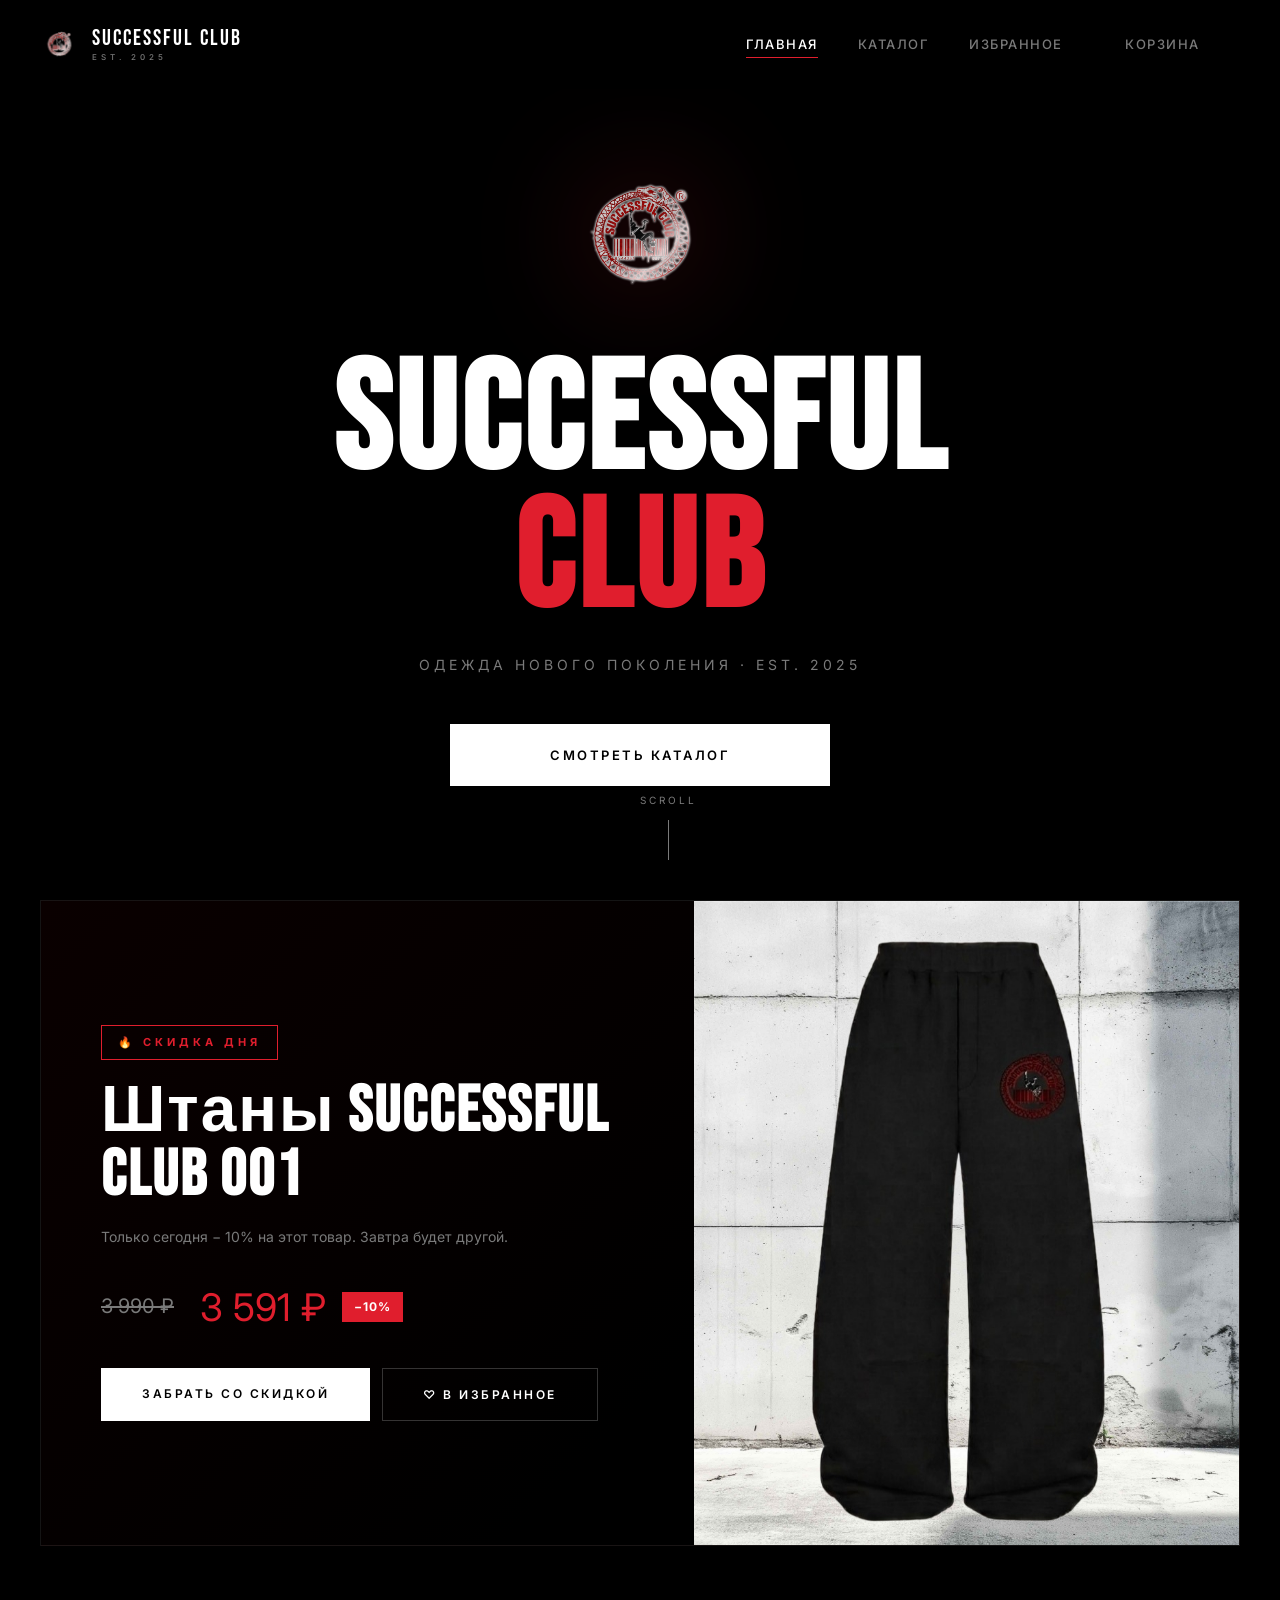
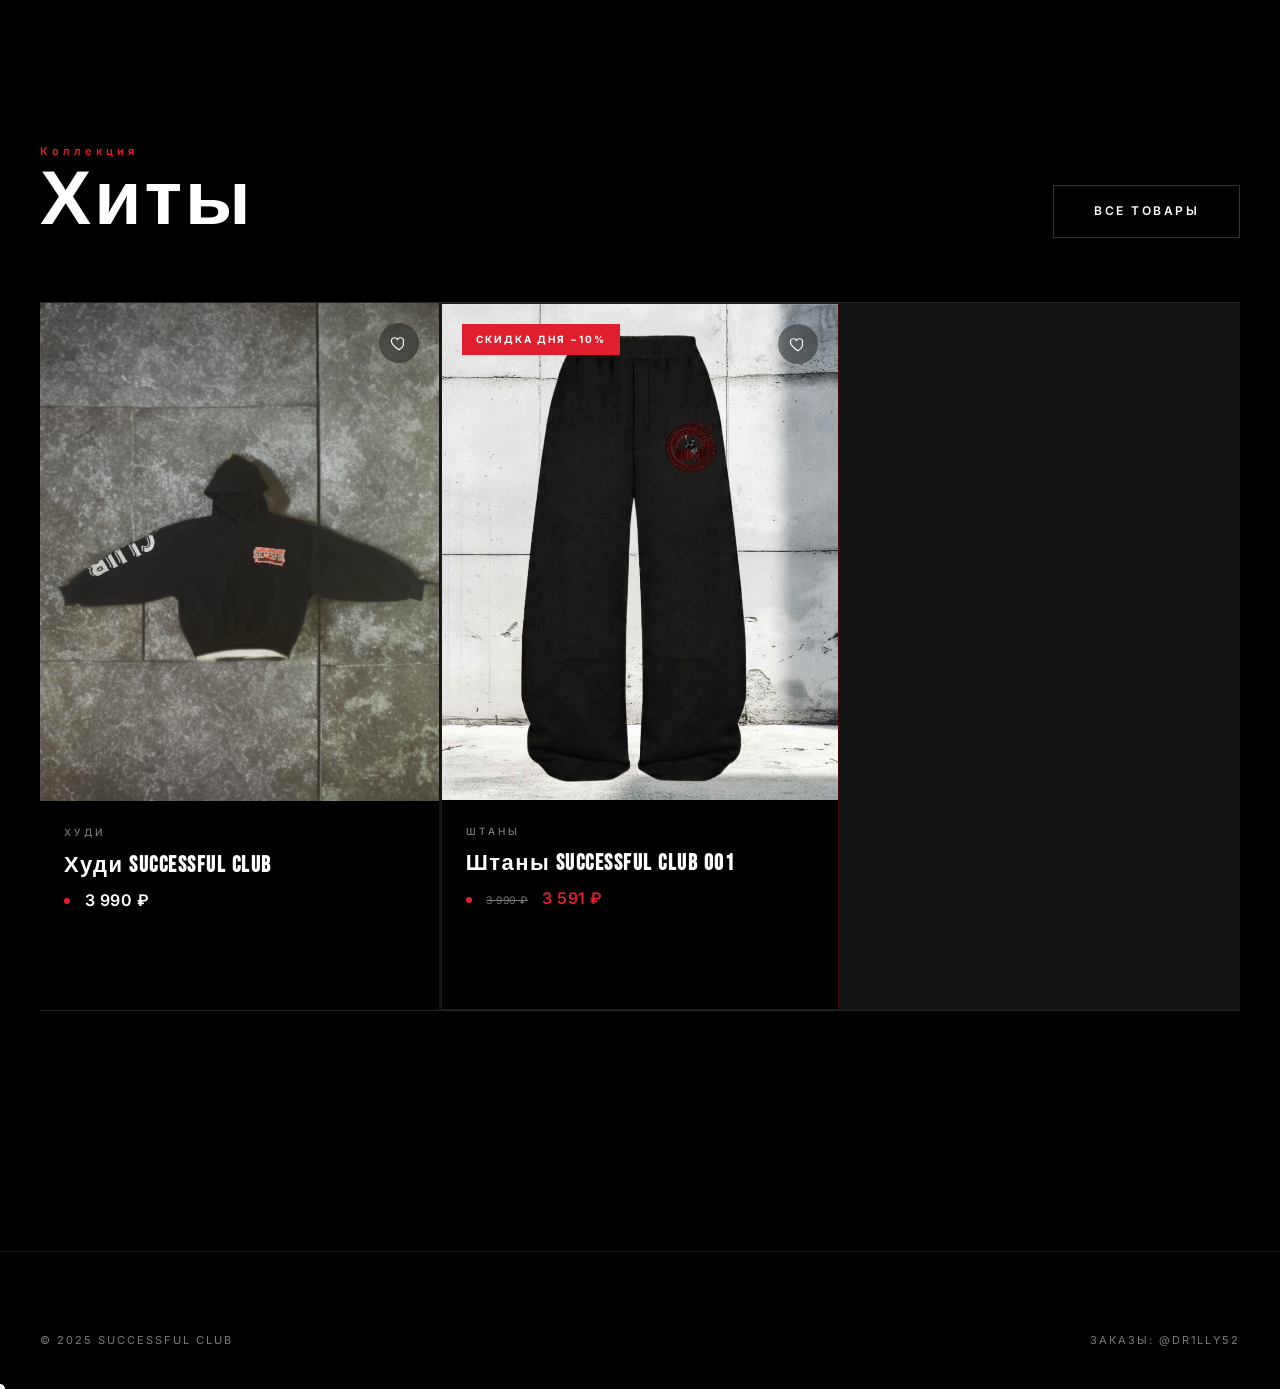
==== commit 723ade95: "Update index.html" ====
--- a/index.html
+++ b/index.html
@@ -40,6 +40,12 @@
   <div class="hero-scroll">SCROLL</div>
 </section>
 
+<section class="section" style="padding:0 0 80px">
+  <div class="container">
+    <div id="daily-banner"></div>
+  </div>
+</section>
+
 <section class="section">
   <div class="container">
     <div class="section-head">
--- a/css/style.css
+++ b/css/style.css
@@ -23,7 +23,7 @@
 .container{max-width:1400px;margin:0 auto;padding:0 40px}
 @media(max-width:768px){.container{padding:0 20px}}
 
-/* CURSOR */
+/* ============ CURSOR ============ */
 .cursor{
   position:fixed;width:10px;height:10px;background:#fff;border-radius:50%;
   pointer-events:none;z-index:9999;transform:translate(-50%,-50%);
@@ -33,7 +33,7 @@
 .cursor.hover{width:70px;height:70px}
 @media(hover:none){.cursor{display:none}}
 
-/* PRELOADER */
+/* ============ PRELOADER ============ */
 .preloader{
   position:fixed;inset:0;background:#000;z-index:10000;
   display:flex;align-items:center;justify-content:center;
@@ -50,7 +50,7 @@
 @keyframes pulse{0%,100%{opacity:.6}50%{opacity:1}}
 @keyframes load{0%{left:-40%}100%{left:100%}}
 
-/* HEADER */
+/* ============ HEADER ============ */
 .header{
   position:fixed;top:0;left:0;right:0;z-index:100;padding:24px 0;
   background:rgba(0,0,0,.7);
@@ -61,7 +61,6 @@
 }
 .header.scrolled{padding:16px 0;border-bottom-color:var(--line);background:rgba(0,0,0,.9)}
 .header-inner{display:flex;align-items:center;gap:48px}
-
 .logo{display:flex;align-items:center;gap:14px}
 .logo-img{width:38px;height:38px;object-fit:contain;transition:transform .4s var(--ease)}
 .logo:hover .logo-img{transform:rotate(-10deg) scale(1.1)}
@@ -70,7 +69,6 @@
   display:flex;flex-direction:column;gap:3px;
 }
 .logo-text small{font-family:'Inter',sans-serif;font-size:8px;letter-spacing:4px;color:var(--muted);font-weight:500}
-
 .nav{display:flex;gap:4px;margin-left:auto;align-items:center}
 .nav a{
   font-size:13px;font-weight:500;text-transform:uppercase;letter-spacing:1.5px;
@@ -84,7 +82,6 @@
   transition:transform .4s var(--ease);
 }
 .nav a:hover::after,.nav a.active::after{transform:scaleX(1)}
-
 .badge{
   display:inline-flex;align-items:center;justify-content:center;
   min-width:16px;height:16px;padding:0 4px;background:var(--red);color:#fff;
@@ -92,7 +89,6 @@
   transform:scale(0);transition:transform .3s var(--ease);
 }
 .badge.show{transform:scale(1)}
-
 .burger{
   display:none;width:40px;height:40px;
   flex-direction:column;justify-content:center;align-items:center;gap:5px;
@@ -102,7 +98,7 @@
 .burger.open span:nth-child(2){opacity:0}
 .burger.open span:nth-child(3){transform:rotate(-45deg) translate(3px,-3px)}
 
-/* HERO */
+/* ============ HERO ============ */
 .hero{
   min-height:100vh;display:flex;align-items:center;justify-content:center;
   text-align:center;position:relative;padding:120px 20px 80px;
@@ -128,7 +124,6 @@
 }
 .hero .btn{opacity:0;animation:fadeUp 1s var(--ease) 1.2s forwards}
 @keyframes fadeUp{to{opacity:1;transform:translateY(0)}}
-
 .hero-scroll{
   position:absolute;bottom:40px;left:50%;transform:translateX(-50%);
   font-size:10px;letter-spacing:3px;color:var(--muted);
@@ -144,7 +139,7 @@
   50%{transform:scaleY(1);transform-origin:top}
 }
 
-/* BUTTONS */
+/* ============ BUTTONS ============ */
 .btn{
   display:inline-flex;align-items:center;justify-content:center;
   padding:16px 40px;background:transparent;color:#fff;
@@ -168,7 +163,7 @@
 .btn-lg{padding:20px 56px;font-size:13px;width:100%;max-width:380px}
 .btn-lg + .btn-lg{margin-top:14px}
 
-/* SECTION */
+/* ============ SECTION ============ */
 .section{padding:120px 0}
 .section-head{
   display:flex;justify-content:space-between;align-items:end;
@@ -184,7 +179,7 @@
   margin-bottom:8px;font-weight:600;
 }
 
-/* GRID */
+/* ============ GRID ============ */
 .grid{
   display:grid;grid-template-columns:repeat(auto-fill,minmax(300px,1fr));
   gap:2px;background:var(--line);
@@ -192,7 +187,7 @@
 }
 @media(max-width:768px){.grid{grid-template-columns:repeat(2,1fr)}}
 
-/* CARD */
+/* ============ CARD ============ */
 .card{
   background:var(--bg);position:relative;overflow:hidden;
   opacity:0;transform:translateY(40px);
@@ -220,7 +215,7 @@
 }
 .card:hover .btn{transform:translateY(0);opacity:1}
 
-/* FAV */
+/* ============ FAV ============ */
 .fav-btn{
   position:absolute;top:20px;right:20px;z-index:3;
   width:40px;height:40px;display:flex;align-items:center;justify-content:center;
@@ -235,7 +230,7 @@
 .fav-btn.large{width:52px;height:52px;top:24px;right:24px}
 .fav-btn.large svg{width:22px;height:22px}
 
-/* CATALOG */
+/* ============ CATALOG ============ */
 .catalog-head{padding:180px 0 60px}
 .catalog-head h1{
   font-family:'Bebas Neue',sans-serif;
@@ -283,7 +278,7 @@
 select#sort option{background:#000;color:#fff}
 .result-info{color:var(--muted);font-size:11px;text-transform:uppercase;letter-spacing:2px;margin-bottom:32px}
 
-/* PRODUCT */
+/* ============ PRODUCT ============ */
 .product{display:grid;grid-template-columns:1.2fr 1fr;gap:80px;padding:160px 0 80px}
 .product-gallery{position:sticky;top:120px;align-self:start}
 .product-main-img{position:relative;aspect-ratio:4/5;overflow:hidden;background:var(--card)}
@@ -317,7 +312,7 @@
 .size-btn.active{background:#fff;color:#000;border-color:#fff}
 .product-info .btn-lg{max-width:100%}
 
-/* DRAWER */
+/* ============ DRAWER ============ */
 .cart-drawer{
   position:fixed;top:0;right:0;bottom:0;width:min(480px,100%);
   background:#000;border-left:1px solid var(--line);z-index:200;
@@ -341,7 +336,7 @@
 }
 .drawer-overlay.open{opacity:1;visibility:visible}
 
-/* CART ITEM */
+/* ============ CART ITEM ============ */
 .cart-item{
   display:grid;grid-template-columns:80px 1fr auto;gap:16px;
   padding:20px 0;border-bottom:1px solid var(--line);align-items:start;
@@ -366,7 +361,7 @@
 .empty-cart p{color:var(--muted);font-size:13px;letter-spacing:2px;text-transform:uppercase;margin-bottom:32px}
 .empty{color:var(--muted);text-align:center;padding:120px 0;font-size:13px;letter-spacing:2px;text-transform:uppercase}
 
-/* FOOTER */
+/* ============ FOOTER ============ */
 .footer{border-top:1px solid var(--line);padding:80px 0 40px;margin-top:120px}
 .footer-inner{
   display:flex;justify-content:space-between;align-items:center;flex-wrap:wrap;gap:24px;
@@ -374,13 +369,107 @@
 }
 .footer a:hover{color:var(--red)}
 
-/* SCROLLBAR */
+/* ============ SCROLLBAR ============ */
 ::-webkit-scrollbar{width:6px;height:6px}
 ::-webkit-scrollbar-track{background:#000}
 ::-webkit-scrollbar-thumb{background:rgba(255,255,255,.15)}
 ::-webkit-scrollbar-thumb:hover{background:var(--red)}
 
-/* MOBILE */
+/* ============ DAILY BANNER ============ */
+.daily-banner{
+  display:grid;
+  grid-template-columns:1.2fr 1fr;
+  gap:0;
+  border:1px solid var(--line);
+  background:linear-gradient(135deg,#0a0000 0%,#000 60%);
+  position:relative;
+  overflow:hidden;
+}
+.daily-banner::before{
+  content:"";
+  position:absolute;
+  top:-50%;right:-10%;
+  width:600px;height:600px;
+  background:radial-gradient(circle,rgba(224,30,45,.25),transparent 60%);
+  pointer-events:none;
+}
+.daily-banner-left{
+  padding:60px;
+  display:flex;flex-direction:column;justify-content:center;
+  position:relative;z-index:1;
+}
+.daily-label{
+  display:inline-block;
+  font-size:11px;letter-spacing:4px;font-weight:700;
+  color:var(--red);text-transform:uppercase;
+  margin-bottom:20px;
+  padding:8px 16px;
+  border:1px solid var(--red);
+  align-self:flex-start;
+  animation:pulseRed 2s ease-in-out infinite;
+}
+@keyframes pulseRed{
+  0%,100%{box-shadow:0 0 0 0 rgba(224,30,45,.4)}
+  50%{box-shadow:0 0 0 12px rgba(224,30,45,0)}
+}
+.daily-title{
+  font-family:'Bebas Neue',sans-serif;
+  font-size:clamp(36px,5vw,64px);
+  line-height:1;letter-spacing:2px;
+  margin-bottom:16px;
+}
+.daily-desc{
+  color:var(--muted);font-size:14px;line-height:1.8;
+  margin-bottom:28px;max-width:420px;
+}
+.daily-prices{
+  display:flex;align-items:center;gap:16px;
+  margin-bottom:32px;flex-wrap:wrap;
+}
+.daily-prices .old-price{font-size:20px}
+.daily-prices .new-price{font-size:38px;color:var(--red)}
+.discount-chip{
+  padding:6px 12px;
+  background:var(--red);color:#fff;
+  font-size:12px;font-weight:700;letter-spacing:1px;
+}
+.daily-actions{display:flex;gap:12px;flex-wrap:wrap}
+.daily-actions .btn{flex:0 0 auto}
+.daily-banner-img{
+  display:block;
+  position:relative;
+  overflow:hidden;
+  min-height:400px;
+}
+.daily-banner-img img{
+  width:100%;height:100%;object-fit:cover;
+  transition:transform 1s var(--ease);
+}
+.daily-banner:hover .daily-banner-img img{transform:scale(1.05)}
+
+/* ============ PRICE STYLES ============ */
+.old-price{
+  text-decoration:line-through;
+  color:var(--muted);
+  font-size:0.65em;
+  margin-right:10px;
+  font-weight:400;
+}
+.new-price{color:var(--red)}
+
+/* ============ DAILY CARD BADGE ============ */
+.card.daily{border:1px solid rgba(224,30,45,.3)}
+.daily-badge{
+  position:absolute;top:20px;left:20px;z-index:3;
+  padding:8px 14px;
+  background:var(--red);color:#fff;
+  font-size:10px;font-weight:700;letter-spacing:2px;
+  text-transform:uppercase;
+  animation:pulseRed 2s ease-in-out infinite;
+}
+.product-main-img .daily-badge{top:24px;left:24px}
+
+/* ============ MOBILE ============ */
 @media(max-width:900px){
   .nav{display:none}
   .nav.open{
@@ -404,4 +493,8 @@
   .card-title{font-size:18px}
   .card-price{font-size:14px}
   .card .btn{width:calc(100% - 32px);margin:0 16px 16px}
-}+  .daily-banner{grid-template-columns:1fr}
+  .daily-banner-img{min-height:300px;order:-1}
+  .daily-banner-left{padding:32px 24px}
+}
+  
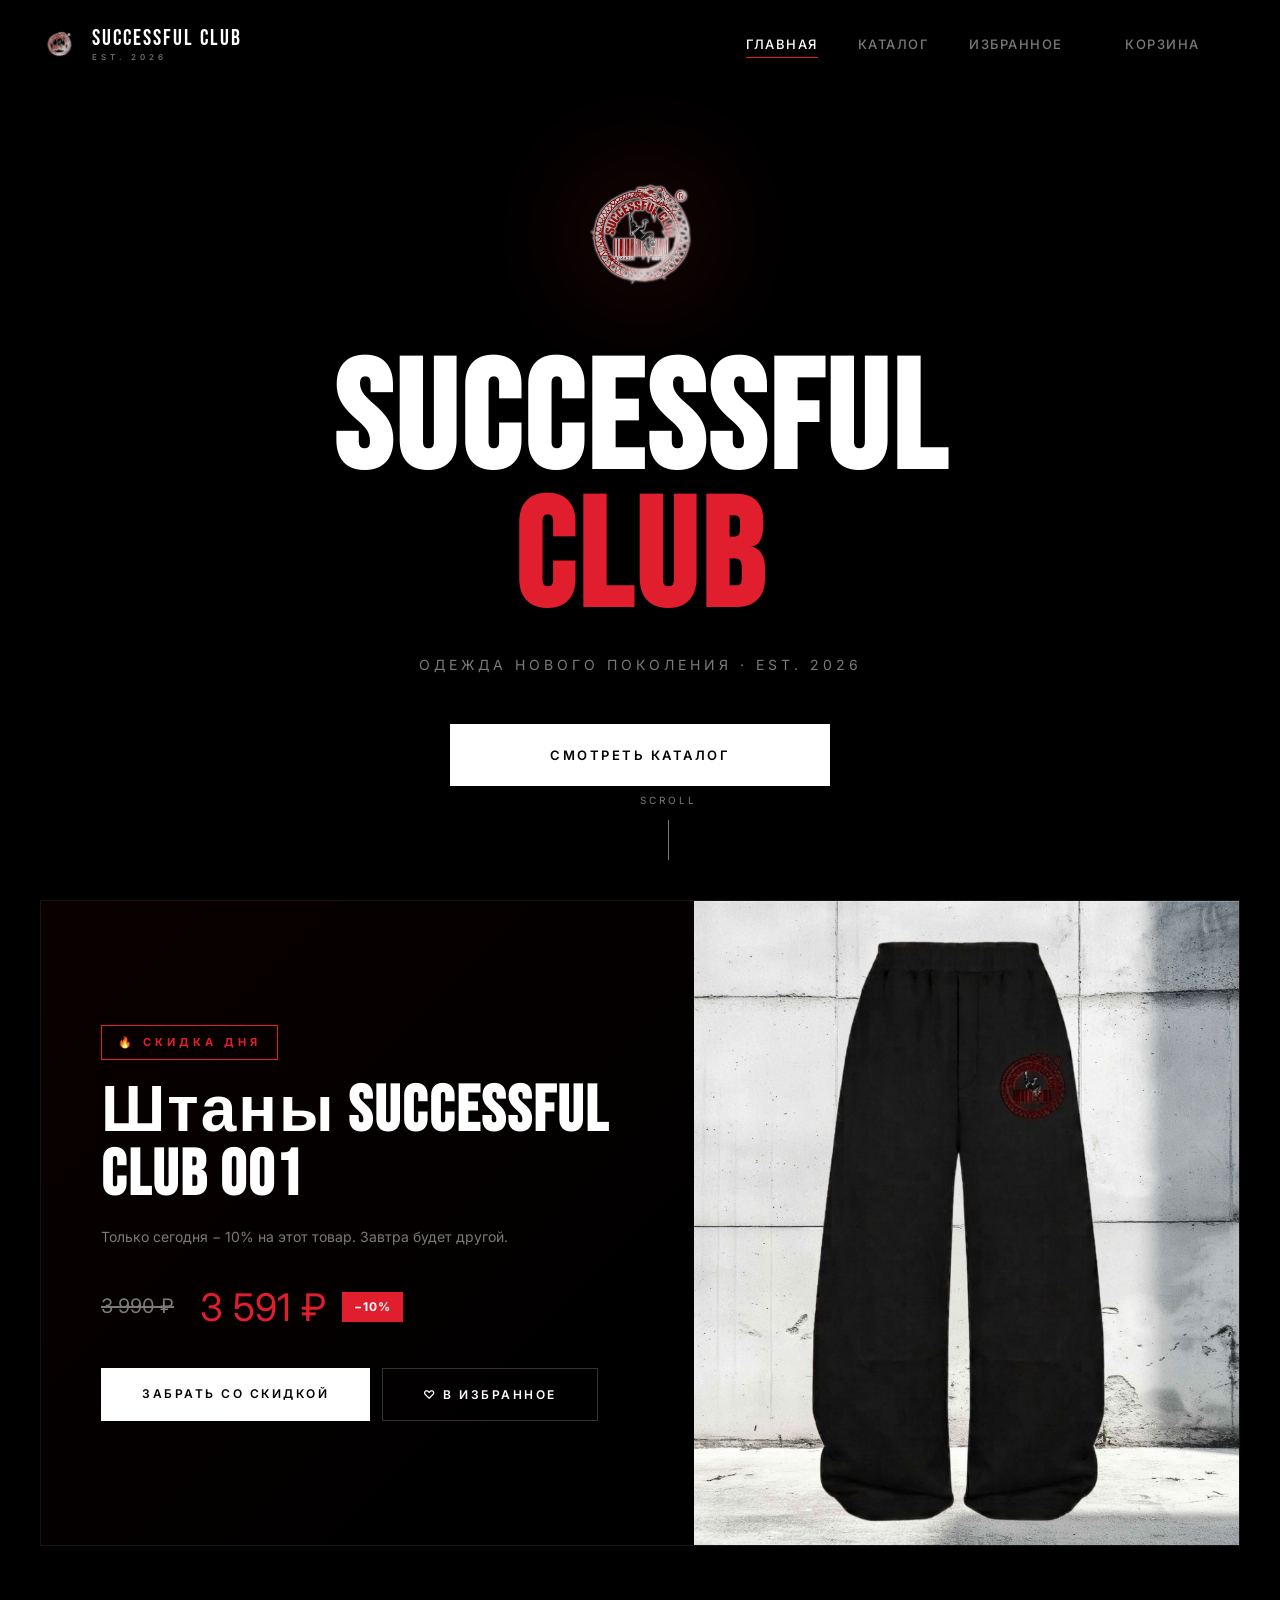
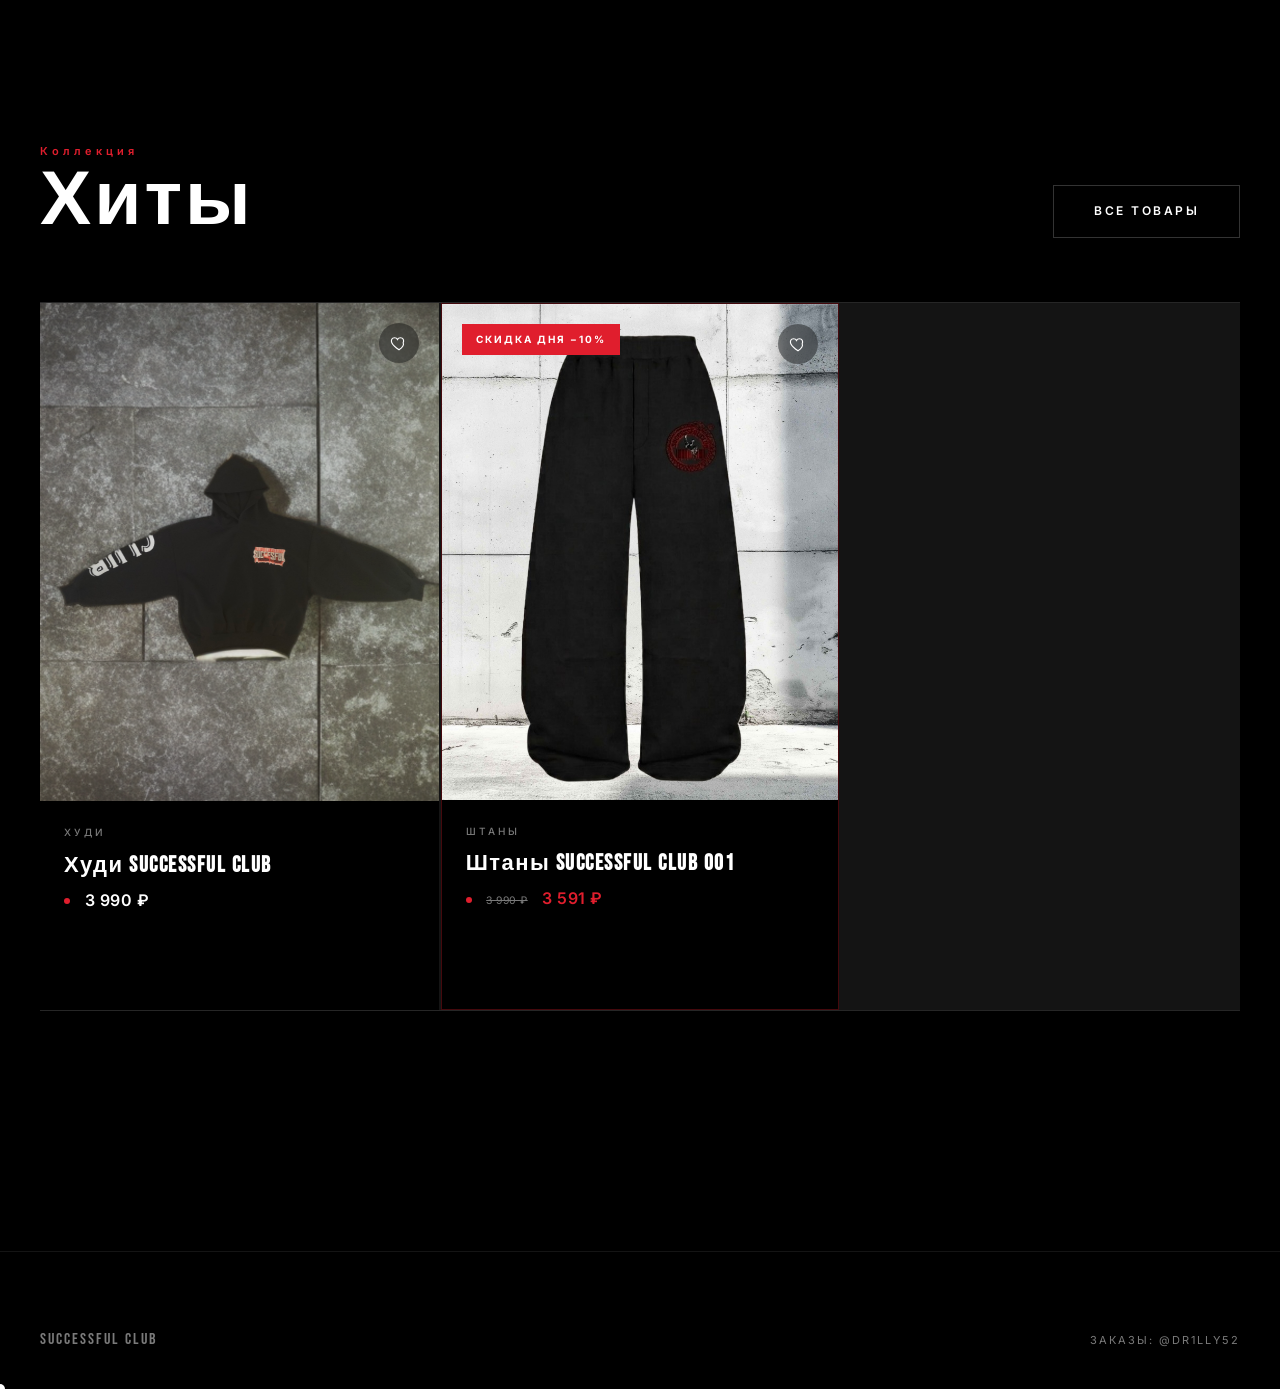
==== commit de365745: "Update index.html" ====
--- a/index.html
+++ b/index.html
@@ -18,7 +18,7 @@
   <div class="container header-inner">
     <a href="index.html" class="logo">
       <img class="logo-img" src="logo.png" alt="Successful Club">
-      <div class="logo-text">SUCCESSFUL CLUB<small>EST. 2025</small></div>
+      <div class="logo-text">SUCCESSFUL CLUB<small>EST. 2026</small></div>
     </a>
     <button class="burger" id="burger"><span></span><span></span><span></span></button>
     <nav class="nav" id="nav">
@@ -34,7 +34,7 @@
   <div class="container">
     <img class="hero-logo" src="logo.png" alt="Successful Club">
     <h1><span>SUCCESSFUL</span><br><span class="accent">CLUB</span></h1>
-    <p>Одежда нового поколения · EST. 2025</p>
+    <p>Одежда нового поколения · EST. 2026</p>
     <a href="catalog.html" class="btn btn-primary btn-lg"><span>Смотреть каталог</span></a>
   </div>
   <div class="hero-scroll">SCROLL</div>
@@ -58,7 +58,7 @@
 
 <footer class="footer">
   <div class="container footer-inner">
-    <div>© 2025 Successful Club</div>
+    <div class="logo-text" style="font-size:16px">SUCCESSFUL CLUB</div>
     <div>Заказы: <a href="https://t.me/Dr1lly52" target="_blank">@Dr1lly52</a></div>
   </div>
 </footer>
